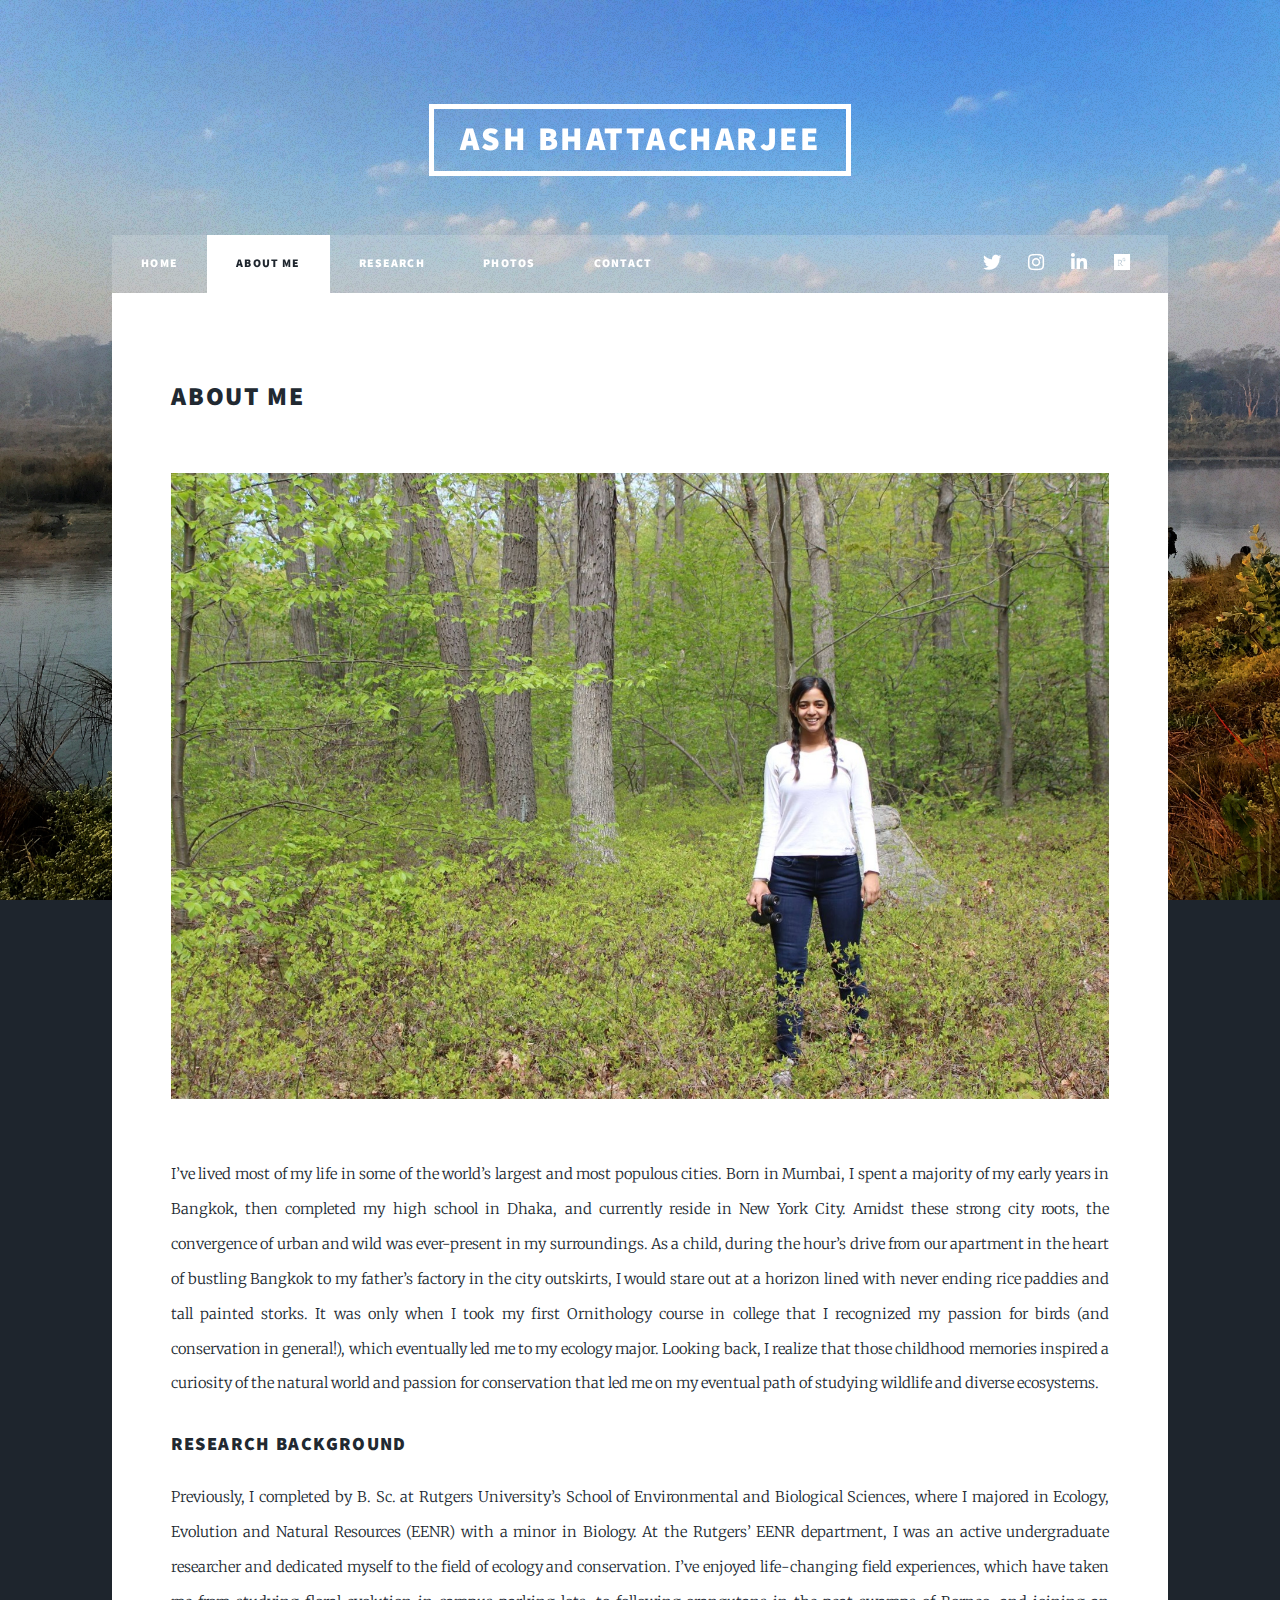
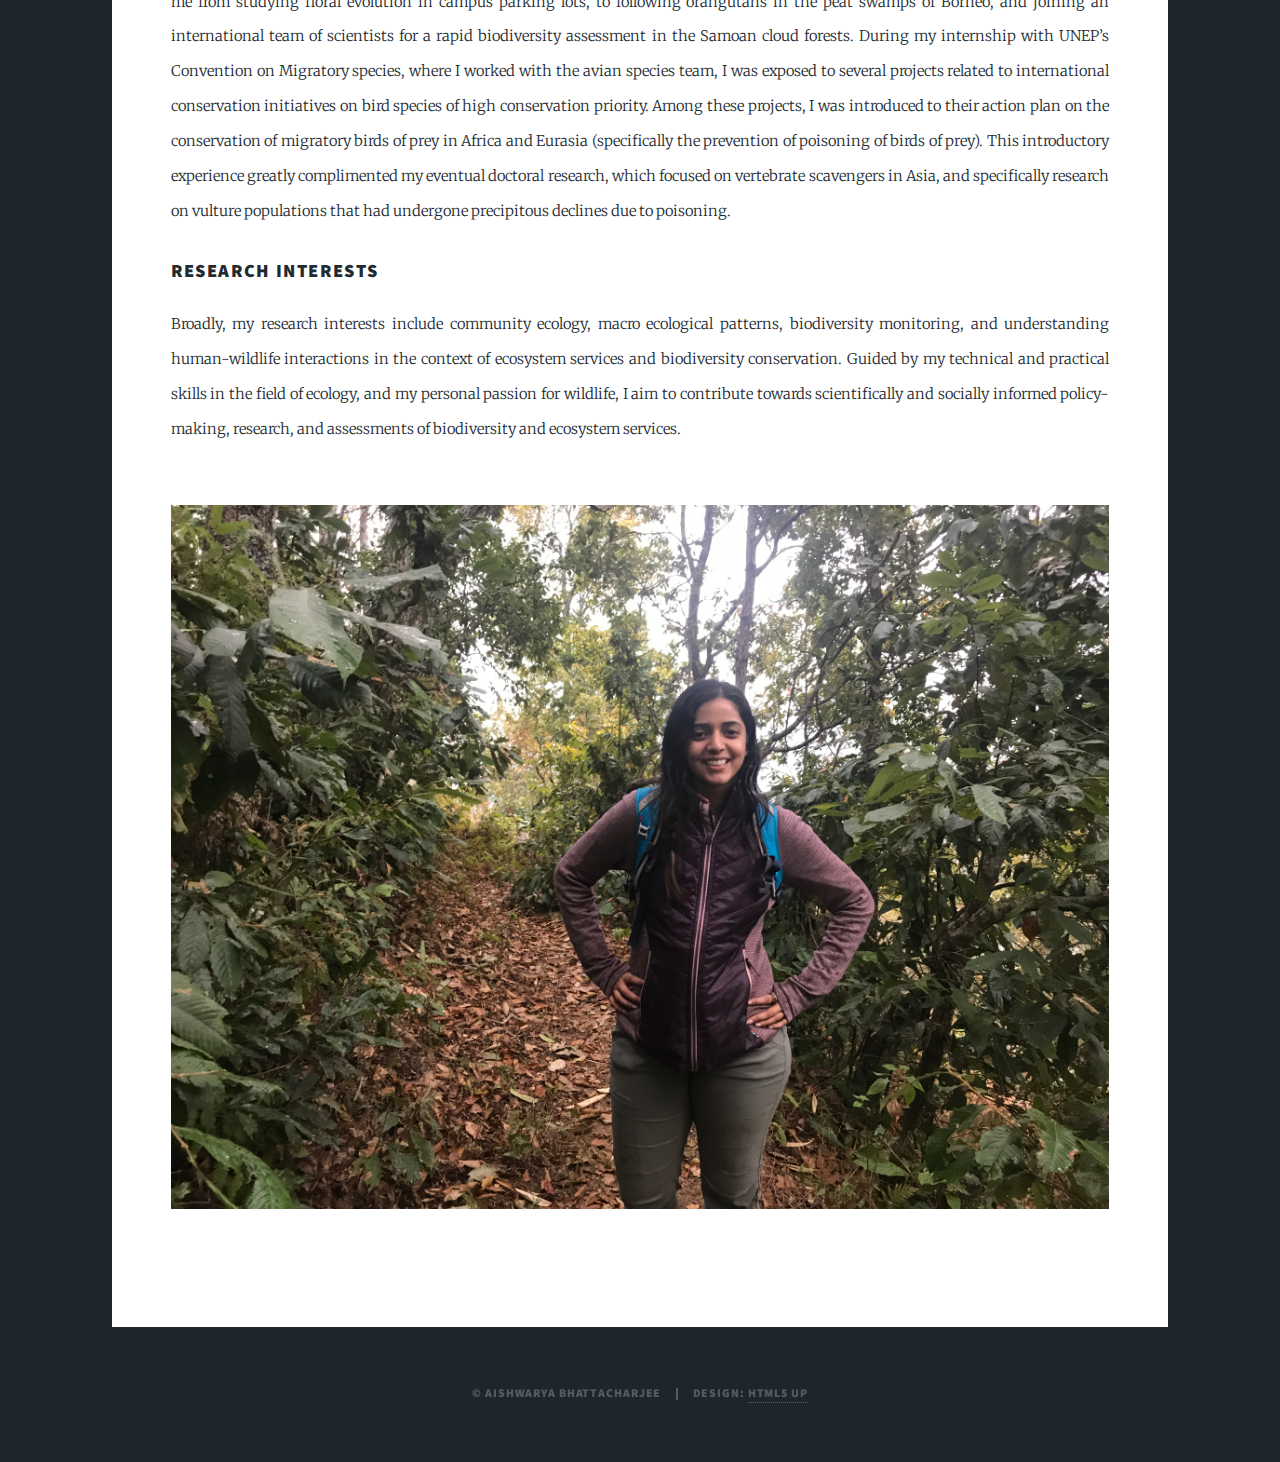
==== about.html @ a8bc54a3 "removed lightbox from about, photos; trying it instead in sandbox.html" ====
<!DOCTYPE HTML>
<!--
	Massively by HTML5 UP
	html5up.net | @ajlkn
	Free for personal and commercial use under the CCA 3.0 license (html5up.net/license)
-->
<html>
	<head>
		<title>Aishwarya Bhattacharjee - About Me</title>
		<meta charset="utf-8" />
		<meta name="viewport" content="width=device-width, initial-scale=1, user-scalable=no" />
		<link rel="stylesheet" href="assets/css/main.css" />
		<noscript><link rel="stylesheet" href="assets/css/noscript.css" /></noscript>
	</head>
	<body class="is-preload">

		<!-- Wrapper -->
			<div id="wrapper">

				<!-- Header -->
					<header id="header">
						<a href="index.html" class="logo">Ash Bhattacharjee</a>
					</header>

				<!-- Nav -->
					<nav id="nav">
						<ul class="links">
							<li><a href="index.html">Home</a></li>
							<li class="active"><a href="about.html">About Me</a></li>
							<li><a href="research.html">Research</a></li>
							<li><a href="photos.html">Photos</a></li>
							<li><a href="contact.html">Contact</a></li>
						</ul>
						<ul class="icons">
							<li><a href="https://twitter.com/_ashjee" class="icon brands fa-twitter"><span class="label">Twitter</span></a></li>
                                                        <li><a href="https://www.instagram.com/_ashjee/" class="icon brands fa-instagram"><span class="label">Instagram</span></a></li>
						        <li><a href="https://www.linkedin.com/in/ashbhattacharjee/" class="icon brands fa-linkedin-in"><span class="label">LinkedIn</span></a></li>
                                                        <li><a href="https://www.researchgate.net/profile/Aishwarya_Bhattacharjee" class="icon brands fa-researchgate"><span class="label">Research Gate</span></a></li>
						</ul>
					</nav>

				<!-- Main -->
					<div id="main">

						<!-- Post -->
							<section class="post">	
								<h2>About me</h2>
								<div class="image main"><img src="images/ash-brf.jpg" alt="ash bhattacharjee ecology forest" /></div>
								<p>I’ve lived most of my life in some of the world’s largest and most populous cities. Born
								  in Mumbai, I spent a majority of my early years in Bangkok, then completed my high
								  school in Dhaka, and currently reside in New York City. Amidst these strong city roots,
								  the convergence of urban and wild was ever-present in my surroundings. As a child,
								  during the hour’s drive from our apartment in the heart of bustling Bangkok to my
								  father’s factory in the city outskirts, I would stare out at a horizon lined with never
								  ending rice paddies and tall painted storks. It was only when I took my first Ornithology
								  course in college that I recognized my passion for birds (and conservation in general!),
								  which eventually led me to my ecology major. Looking back, I realize that those
								  childhood memories inspired a curiosity of the natural world and passion for conservation
								  that led me on my eventual path of studying wildlife and diverse ecosystems.
								</p>
								<h3>Research Background</h3>
								<p>Previously, I completed by B. Sc. at Rutgers University’s School of Environmental and
								Biological Sciences, where I majored in Ecology, Evolution and Natural Resources
								(EENR) with a minor in Biology. At the Rutgers’ EENR department, I was an active
								undergraduate researcher and dedicated myself to the field of ecology and conservation.
								I’ve enjoyed life-changing field experiences, which have taken me from studying floral
								evolution in campus parking lots, to following orangutans in the peat swamps of Borneo,
								and joining an international team of scientists for a rapid biodiversity assessment in the
								Samoan cloud forests. During my internship with UNEP’s Convention on Migratory
								species, where I worked with the avian species team, I was exposed to several projects
								related to international conservation initiatives on bird species of high conservation
								priority. Among these projects, I was introduced to their action plan on the conservation
								of migratory birds of prey in Africa and Eurasia (specifically the prevention of poisoning
								of birds of prey). This introductory experience greatly complimented my eventual
								doctoral research, which focused on vertebrate scavengers in Asia, and specifically
								research on vulture populations that had undergone precipitous declines due to poisoning.
								</p>
								<h3>Research Interests</h3>
								<p>Broadly, my research interests include community ecology, macro ecological patterns,
								  biodiversity monitoring, and understanding human-wildlife interactions in the context of
								  ecosystem services and biodiversity conservation. Guided by my technical and practical
								  skills in the field of ecology, and my personal passion for wildlife, I aim to contribute
								  towards scientifically and socially informed policy-making, research, and assessments of
								  biodiversity and ecosystem services.
								</p>
								<div class="image main"><img src="images/ash-1.JPG" alt="ash bhattacharjee" /></div>
							</section>

					</div>

				<!-- Copyright -->
					<div id="copyright">
						<ul><li>&copy; Aishwarya Bhattacharjee</li><li>Design: <a href="https://html5up.net">HTML5 UP</a></li></ul>
					</div>

			</div>

		<!-- Scripts -->
			<script src="assets/js/jquery.min.js"></script>
			<script src="assets/js/jquery.scrollex.min.js"></script>
			<script src="assets/js/jquery.scrolly.min.js"></script>
			<script src="assets/js/browser.min.js"></script>
			<script src="assets/js/breakpoints.min.js"></script>
			<script src="assets/js/util.js"></script>
			<script src="assets/js/main.js"></script>
	</body>
</html>
---- assets/css/main.css ----
@import url(fontawesome-all.min.css);
@import url("https://fonts.googleapis.com/css?family=Merriweather:300,700,300italic,700italic|Source+Sans+Pro:900");

/*
	Massively by HTML5 UP
	html5up.net | @ajlkn
	Free for personal and commercial use under the CCA 3.0 license (html5up.net/license)
*/

html, body, div, span, applet, object,
iframe, h1, h2, h3, h4, h5, h6, p, blockquote,
pre, a, abbr, acronym, address, big, cite,
code, del, dfn, em, img, ins, kbd, q, s, samp,
small, strike, strong, sub, sup, tt, var, b,
u, i, center, dl, dt, dd, ol, ul, li, fieldset,
form, label, legend, table, caption, tbody,
tfoot, thead, tr, th, td, article, aside,
canvas, details, embed, figure, figcaption,
footer, header, hgroup, menu, nav, output, ruby,
section, summary, time, mark, audio, video {
	margin: 0;
	padding: 0;
	border: 0;
	font-size: 100%;
	font: inherit;
	vertical-align: baseline;}

article, aside, details, figcaption, figure,
footer, header, hgroup, menu, nav, section {
	display: block;}

body {
	line-height: 1;
}

ol, ul {
	list-style: none;
}

blockquote, q {
	quotes: none;
}

	blockquote:before, blockquote:after, q:before, q:after {
		content: '';
		content: none;
	}

table {
	border-collapse: collapse;
	border-spacing: 0;
}

body {
	-webkit-text-size-adjust: none;
}

mark {
	background-color: transparent;
	color: inherit;
}

input::-moz-focus-inner {
	border: 0;
	padding: 0;
}

input, select, textarea {
	-moz-appearance: none;
	-webkit-appearance: none;
	-ms-appearance: none;
	appearance: none;
}

/* Basic */

	@-ms-viewport {
		width: device-width;
	}

	body {
		-ms-overflow-style: scrollbar;
	}

	@media screen and (max-width: 480px) {

		html, body {
			min-width: 320px;
		}

	}

	html {
		box-sizing: border-box;
	}

	*, *:before, *:after {
		box-sizing: inherit;
	}

	body {
		background-color: #1e252d;
	}

		body.is-preload *, body.is-preload *:before, body.is-preload *:after {
			-moz-animation: none !important;
			-webkit-animation: none !important;
			-ms-animation: none !important;
			animation: none !important;
			-moz-transition: none !important;
			-webkit-transition: none !important;
			-ms-transition: none !important;
			transition: none !important;
		}

/* Type */

	html {
		font-size: 16pt;
	}

		@media screen and (max-width: 1680px) {

			html {
				font-size: 12pt;
			}

		}

		@media screen and (max-width: 1280px) {

			html {
				font-size: 11pt;
			}

		}

		@media screen and (max-width: 360px) {

			html {
				font-size: 10pt;
			}

		}

	body {
		color: #212931;
	}

	body, input, select, textarea {
		font-family: "Merriweather", Georgia, serif;
		font-weight: 300;
		font-size: 1rem;
		line-height: 2.375;
	}

	a {
		-moz-transition: color 0.2s ease-in-out, background-color 0.2s ease-in-out, border-color 0.2s ease-in-out, box-shadow 0.2s ease-in-out;
		-webkit-transition: color 0.2s ease-in-out, background-color 0.2s ease-in-out, border-color 0.2s ease-in-out, box-shadow 0.2s ease-in-out;
		-ms-transition: color 0.2s ease-in-out, background-color 0.2s ease-in-out, border-color 0.2s ease-in-out, box-shadow 0.2s ease-in-out;
		transition: color 0.2s ease-in-out, background-color 0.2s ease-in-out, border-color 0.2s ease-in-out, box-shadow 0.2s ease-in-out;
		border-bottom: dotted 1px;
		text-decoration: none;
	}

		a:hover {
			border-bottom-color: transparent;
		}

	strong, b {
		font-weight: 600;
	}

	em, i {
		font-style: italic;
	}

	p {
		text-align: justify;
		margin: 0 0 2rem 0;
	}

	h1, h2, h3, h4, h5, h6 {
		font-family: "Source Sans Pro", Helvetica, sans-serif;
		font-weight: 900;
		line-height: 1.5;
		letter-spacing: 0.075em;
		text-transform: uppercase;
		margin: 0 0 1rem 0;
	}

		h1 a, h2 a, h3 a, h4 a, h5 a, h6 a {
			border-bottom: 0;
			color: inherit;
			text-decoration: none;
		}

	h1 {
		font-size: 4rem;
		line-height: 1.1;
		margin: 0 0 2rem 0;
	}

	h2 {
		font-size: 1.75rem;
		line-height: 1.3;
		margin: 0 0 1.5rem 0;
	}

	h3 {
		font-size: 1.25rem;
		margin: 0 0 1.5rem 0;
	}

	h4 {
		font-size: 1rem;
	}

	h5 {
		font-size: 0.9rem;
	}

	h6 {
		font-size: 0.8rem;
	}

	sub {
		font-size: 0.8rem;
		position: relative;
		top: 0.5rem;
	}

	sup {
		font-size: 0.8rem;
		position: relative;
		top: -0.5rem;
	}

	blockquote {
		border-left: solid 4px;
		font-style: italic;
		margin: 0 0 2rem 0;
		padding: 0.5rem 0 0.5rem 2rem;
	}

	code {
		border: solid 2px;
		font-family: "Courier New", monospace;
		font-size: 0.9rem;
		margin: 0 0.25rem;
		padding: 0.25rem 0.65rem;
	}

	pre {
		-webkit-overflow-scrolling: touch;
		font-family: "Courier New", monospace;
		font-size: 0.9rem;
		margin: 0 0 2rem 0;
	}

		pre code {
			display: block;
			line-height: 1.75;
			padding: 1rem 1.5rem;
			overflow-x: auto;
		}

	hr {
		border: 0;
		border-bottom: solid 2px;
		margin: 3rem 0;
	}

		hr.major {
			margin: 5rem 0;
		}

	.align-left {
		text-align: left;
	}

	.align-center {
		text-align: center;
	}

	.align-right {
		text-align: right;
	}

	input, select, textarea {
		color: #212931;
	}

	a {
		color: #212931;
		border-bottom-color: rgba(33, 41, 49, 0.5);
	}

		a:hover {
			border-bottom-color: transparent;
			color: #18bfef !important;
		}

	strong, b {
		color: #212931;
	}

	h1, h2, h3, h4, h5, h6 {
		color: #212931;
	}

	blockquote {
		border-left-color: #eeeeee;
	}

	code {
		background: rgba(220, 220, 220, 0.25);
		border-color: #eeeeee;
	}

	hr {
		border-bottom-color: #eeeeee;
	}

/* Row */

	.row {
		display: flex;
		flex-wrap: wrap;
		box-sizing: border-box;
		align-items: stretch;
	}

		.row > * {
			box-sizing: border-box;
		}

		.row.gtr-uniform > * > :last-child {
			margin-bottom: 0;
		}

		.row.aln-left {
			justify-content: flex-start;
		}

		.row.aln-center {
			justify-content: center;
		}

		.row.aln-right {
			justify-content: flex-end;
		}

		.row.aln-top {
			align-items: flex-start;
		}

		.row.aln-middle {
			align-items: center;
		}

		.row.aln-bottom {
			align-items: flex-end;
		}

		.row > .imp {
			order: -1;
		}

		.row > .col-1 {
			width: 8.33333%;
		}

		.row > .off-1 {
			margin-left: 8.33333%;
		}

		.row > .col-2 {
			width: 16.66667%;
		}

		.row > .off-2 {
			margin-left: 16.66667%;
		}

		.row > .col-3 {
			width: 25%;
		}

		.row > .off-3 {
			margin-left: 25%;
		}

		.row > .col-4 {
			width: 33.33333%;
		}

		.row > .off-4 {
			margin-left: 33.33333%;
		}

		.row > .col-5 {
			width: 41.66667%;
		}

		.row > .off-5 {
			margin-left: 41.66667%;
		}

		.row > .col-6 {
			width: 50%;
		}

		.row > .off-6 {
			margin-left: 50%;
		}

		.row > .col-7 {
			width: 58.33333%;
		}

		.row > .off-7 {
			margin-left: 58.33333%;
		}

		.row > .col-8 {
			width: 66.66667%;
		}

		.row > .off-8 {
			margin-left: 66.66667%;
		}

		.row > .col-9 {
			width: 75%;
		}

		.row > .off-9 {
			margin-left: 75%;
		}

		.row > .col-10 {
			width: 83.33333%;
		}

		.row > .off-10 {
			margin-left: 83.33333%;
		}

		.row > .col-11 {
			width: 91.66667%;
		}

		.row > .off-11 {
			margin-left: 91.66667%;
		}

		.row > .col-12 {
			width: 100%;
		}

		.row > .off-12 {
			margin-left: 100%;
		}

		.row.gtr-0 {
			margin-top: 0;
			margin-left: 0rem;
		}

			.row.gtr-0 > * {
				padding: 0 0 0 0rem;
			}

			.row.gtr-0.gtr-uniform {
				margin-top: 0rem;
			}

				.row.gtr-0.gtr-uniform > * {
					padding-top: 0rem;
				}

		.row.gtr-25 {
			margin-top: 0;
			margin-left: -0.375rem;
		}

			.row.gtr-25 > * {
				padding: 0 0 0 0.375rem;
			}

			.row.gtr-25.gtr-uniform {
				margin-top: -0.375rem;
			}

				.row.gtr-25.gtr-uniform > * {
					padding-top: 0.375rem;
				}

		.row.gtr-50 {
			margin-top: 0;
			margin-left: -0.75rem;
		}

			.row.gtr-50 > * {
				padding: 0 0 0 0.75rem;
			}

			.row.gtr-50.gtr-uniform {
				margin-top: -0.75rem;
			}

				.row.gtr-50.gtr-uniform > * {
					padding-top: 0.75rem;
				}

		.row {
			margin-top: 0;
			margin-left: -1.5rem;
		}

			.row > * {
				padding: 0 0 0 1.5rem;
			}

			.row.gtr-uniform {
				margin-top: -1.5rem;
			}

				.row.gtr-uniform > * {
					padding-top: 1.5rem;
				}

		.row.gtr-150 {
			margin-top: 0;
			margin-left: -2.25rem;
		}

			.row.gtr-150 > * {
				padding: 0 0 0 2.25rem;
			}

			.row.gtr-150.gtr-uniform {
				margin-top: -2.25rem;
			}

				.row.gtr-150.gtr-uniform > * {
					padding-top: 2.25rem;
				}

		.row.gtr-200 {
			margin-top: 0;
			margin-left: -3rem;
		}

			.row.gtr-200 > * {
				padding: 0 0 0 3rem;
			}

			.row.gtr-200.gtr-uniform {
				margin-top: -3rem;
			}

				.row.gtr-200.gtr-uniform > * {
					padding-top: 3rem;
				}

		@media screen and (max-width: 1680px) {

			.row {
				display: flex;
				flex-wrap: wrap;
				box-sizing: border-box;
				align-items: stretch;
			}

				.row > * {
					box-sizing: border-box;
				}

				.row.gtr-uniform > * > :last-child {
					margin-bottom: 0;
				}

				.row.aln-left {
					justify-content: flex-start;
				}

				.row.aln-center {
					justify-content: center;
				}

				.row.aln-right {
					justify-content: flex-end;
				}

				.row.aln-top {
					align-items: flex-start;
				}

				.row.aln-middle {
					align-items: center;
				}

				.row.aln-bottom {
					align-items: flex-end;
				}

				.row > .imp-xlarge {
					order: -1;
				}

				.row > .col-1-xlarge {
					width: 8.33333%;
				}

				.row > .off-1-xlarge {
					margin-left: 8.33333%;
				}

				.row > .col-2-xlarge {
					width: 16.66667%;
				}

				.row > .off-2-xlarge {
					margin-left: 16.66667%;
				}

				.row > .col-3-xlarge {
					width: 25%;
				}

				.row > .off-3-xlarge {
					margin-left: 25%;
				}

				.row > .col-4-xlarge {
					width: 33.33333%;
				}

				.row > .off-4-xlarge {
					margin-left: 33.33333%;
				}

				.row > .col-5-xlarge {
					width: 41.66667%;
				}

				.row > .off-5-xlarge {
					margin-left: 41.66667%;
				}

				.row > .col-6-xlarge {
					width: 50%;
				}

				.row > .off-6-xlarge {
					margin-left: 50%;
				}

				.row > .col-7-xlarge {
					width: 58.33333%;
				}

				.row > .off-7-xlarge {
					margin-left: 58.33333%;
				}

				.row > .col-8-xlarge {
					width: 66.66667%;
				}

				.row > .off-8-xlarge {
					margin-left: 66.66667%;
				}

				.row > .col-9-xlarge {
					width: 75%;
				}

				.row > .off-9-xlarge {
					margin-left: 75%;
				}

				.row > .col-10-xlarge {
					width: 83.33333%;
				}

				.row > .off-10-xlarge {
					margin-left: 83.33333%;
				}

				.row > .col-11-xlarge {
					width: 91.66667%;
				}

				.row > .off-11-xlarge {
					margin-left: 91.66667%;
				}

				.row > .col-12-xlarge {
					width: 100%;
				}

				.row > .off-12-xlarge {
					margin-left: 100%;
				}

				.row.gtr-0 {
					margin-top: 0;
					margin-left: 0rem;
				}

					.row.gtr-0 > * {
						padding: 0 0 0 0rem;
					}

					.row.gtr-0.gtr-uniform {
						margin-top: 0rem;
					}

						.row.gtr-0.gtr-uniform > * {
							padding-top: 0rem;
						}

				.row.gtr-25 {
					margin-top: 0;
					margin-left: -0.375rem;
				}

					.row.gtr-25 > * {
						padding: 0 0 0 0.375rem;
					}

					.row.gtr-25.gtr-uniform {
						margin-top: -0.375rem;
					}

						.row.gtr-25.gtr-uniform > * {
							padding-top: 0.375rem;
						}

				.row.gtr-50 {
					margin-top: 0;
					margin-left: -0.75rem;
				}

					.row.gtr-50 > * {
						padding: 0 0 0 0.75rem;
					}

					.row.gtr-50.gtr-uniform {
						margin-top: -0.75rem;
					}

						.row.gtr-50.gtr-uniform > * {
							padding-top: 0.75rem;
						}

				.row {
					margin-top: 0;
					margin-left: -1.5rem;
				}

					.row > * {
						padding: 0 0 0 1.5rem;
					}

					.row.gtr-uniform {
						margin-top: -1.5rem;
					}

						.row.gtr-uniform > * {
							padding-top: 1.5rem;
						}

				.row.gtr-150 {
					margin-top: 0;
					margin-left: -2.25rem;
				}

					.row.gtr-150 > * {
						padding: 0 0 0 2.25rem;
					}

					.row.gtr-150.gtr-uniform {
						margin-top: -2.25rem;
					}

						.row.gtr-150.gtr-uniform > * {
							padding-top: 2.25rem;
						}

				.row.gtr-200 {
					margin-top: 0;
					margin-left: -3rem;
				}

					.row.gtr-200 > * {
						padding: 0 0 0 3rem;
					}

					.row.gtr-200.gtr-uniform {
						margin-top: -3rem;
					}

						.row.gtr-200.gtr-uniform > * {
							padding-top: 3rem;
						}

		}

		@media screen and (max-width: 1280px) {

			.row {
				display: flex;
				flex-wrap: wrap;
				box-sizing: border-box;
				align-items: stretch;
			}

				.row > * {
					box-sizing: border-box;
				}

				.row.gtr-uniform > * > :last-child {
					margin-bottom: 0;
				}

				.row.aln-left {
					justify-content: flex-start;
				}

				.row.aln-center {
					justify-content: center;
				}

				.row.aln-right {
					justify-content: flex-end;
				}

				.row.aln-top {
					align-items: flex-start;
				}

				.row.aln-middle {
					align-items: center;
				}

				.row.aln-bottom {
					align-items: flex-end;
				}

				.row > .imp-large {
					order: -1;
				}

				.row > .col-1-large {
					width: 8.33333%;
				}

				.row > .off-1-large {
					margin-left: 8.33333%;
				}

				.row > .col-2-large {
					width: 16.66667%;
				}

				.row > .off-2-large {
					margin-left: 16.66667%;
				}

				.row > .col-3-large {
					width: 25%;
				}

				.row > .off-3-large {
					margin-left: 25%;
				}

				.row > .col-4-large {
					width: 33.33333%;
				}

				.row > .off-4-large {
					margin-left: 33.33333%;
				}

				.row > .col-5-large {
					width: 41.66667%;
				}

				.row > .off-5-large {
					margin-left: 41.66667%;
				}

				.row > .col-6-large {
					width: 50%;
				}

				.row > .off-6-large {
					margin-left: 50%;
				}

				.row > .col-7-large {
					width: 58.33333%;
				}

				.row > .off-7-large {
					margin-left: 58.33333%;
				}

				.row > .col-8-large {
					width: 66.66667%;
				}

				.row > .off-8-large {
					margin-left: 66.66667%;
				}

				.row > .col-9-large {
					width: 75%;
				}

				.row > .off-9-large {
					margin-left: 75%;
				}

				.row > .col-10-large {
					width: 83.33333%;
				}

				.row > .off-10-large {
					margin-left: 83.33333%;
				}

				.row > .col-11-large {
					width: 91.66667%;
				}

				.row > .off-11-large {
					margin-left: 91.66667%;
				}

				.row > .col-12-large {
					width: 100%;
				}

				.row > .off-12-large {
					margin-left: 100%;
				}

				.row.gtr-0 {
					margin-top: 0;
					margin-left: 0rem;
				}

					.row.gtr-0 > * {
						padding: 0 0 0 0rem;
					}

					.row.gtr-0.gtr-uniform {
						margin-top: 0rem;
					}

						.row.gtr-0.gtr-uniform > * {
							padding-top: 0rem;
						}

				.row.gtr-25 {
					margin-top: 0;
					margin-left: -0.375rem;
				}

					.row.gtr-25 > * {
						padding: 0 0 0 0.375rem;
					}

					.row.gtr-25.gtr-uniform {
						margin-top: -0.375rem;
					}

						.row.gtr-25.gtr-uniform > * {
							padding-top: 0.375rem;
						}

				.row.gtr-50 {
					margin-top: 0;
					margin-left: -0.75rem;
				}

					.row.gtr-50 > * {
						padding: 0 0 0 0.75rem;
					}

					.row.gtr-50.gtr-uniform {
						margin-top: -0.75rem;
					}

						.row.gtr-50.gtr-uniform > * {
							padding-top: 0.75rem;
						}

				.row {
					margin-top: 0;
					margin-left: -1.5rem;
				}

					.row > * {
						padding: 0 0 0 1.5rem;
					}

					.row.gtr-uniform {
						margin-top: -1.5rem;
					}

						.row.gtr-uniform > * {
							padding-top: 1.5rem;
						}

				.row.gtr-150 {
					margin-top: 0;
					margin-left: -2.25rem;
				}

					.row.gtr-150 > * {
						padding: 0 0 0 2.25rem;
					}

					.row.gtr-150.gtr-uniform {
						margin-top: -2.25rem;
					}

						.row.gtr-150.gtr-uniform > * {
							padding-top: 2.25rem;
						}

				.row.gtr-200 {
					margin-top: 0;
					margin-left: -3rem;
				}

					.row.gtr-200 > * {
						padding: 0 0 0 3rem;
					}

					.row.gtr-200.gtr-uniform {
						margin-top: -3rem;
					}

						.row.gtr-200.gtr-uniform > * {
							padding-top: 3rem;
						}

		}

		@media screen and (max-width: 980px) {

			.row {
				display: flex;
				flex-wrap: wrap;
				box-sizing: border-box;
				align-items: stretch;
			}

				.row > * {
					box-sizing: border-box;
				}

				.row.gtr-uniform > * > :last-child {
					margin-bottom: 0;
				}

				.row.aln-left {
					justify-content: flex-start;
				}

				.row.aln-center {
					justify-content: center;
				}

				.row.aln-right {
					justify-content: flex-end;
				}

				.row.aln-top {
					align-items: flex-start;
				}

				.row.aln-middle {
					align-items: center;
				}

				.row.aln-bottom {
					align-items: flex-end;
				}

				.row > .imp-medium {
					order: -1;
				}

				.row > .col-1-medium {
					width: 8.33333%;
				}

				.row > .off-1-medium {
					margin-left: 8.33333%;
				}

				.row > .col-2-medium {
					width: 16.66667%;
				}

				.row > .off-2-medium {
					margin-left: 16.66667%;
				}

				.row > .col-3-medium {
					width: 25%;
				}

				.row > .off-3-medium {
					margin-left: 25%;
				}

				.row > .col-4-medium {
					width: 33.33333%;
				}

				.row > .off-4-medium {
					margin-left: 33.33333%;
				}

				.row > .col-5-medium {
					width: 41.66667%;
				}

				.row > .off-5-medium {
					margin-left: 41.66667%;
				}

				.row > .col-6-medium {
					width: 50%;
				}

				.row > .off-6-medium {
					margin-left: 50%;
				}

				.row > .col-7-medium {
					width: 58.33333%;
				}

				.row > .off-7-medium {
					margin-left: 58.33333%;
				}

				.row > .col-8-medium {
					width: 66.66667%;
				}

				.row > .off-8-medium {
					margin-left: 66.66667%;
				}

				.row > .col-9-medium {
					width: 75%;
				}

				.row > .off-9-medium {
					margin-left: 75%;
				}

				.row > .col-10-medium {
					width: 83.33333%;
				}

				.row > .off-10-medium {
					margin-left: 83.33333%;
				}

				.row > .col-11-medium {
					width: 91.66667%;
				}

				.row > .off-11-medium {
					margin-left: 91.66667%;
				}

				.row > .col-12-medium {
					width: 100%;
				}

				.row > .off-12-medium {
					margin-left: 100%;
				}

				.row.gtr-0 {
					margin-top: 0;
					margin-left: 0rem;
				}

					.row.gtr-0 > * {
						padding: 0 0 0 0rem;
					}

					.row.gtr-0.gtr-uniform {
						margin-top: 0rem;
					}

						.row.gtr-0.gtr-uniform > * {
							padding-top: 0rem;
						}

				.row.gtr-25 {
					margin-top: 0;
					margin-left: -0.375rem;
				}

					.row.gtr-25 > * {
						padding: 0 0 0 0.375rem;
					}

					.row.gtr-25.gtr-uniform {
						margin-top: -0.375rem;
					}

						.row.gtr-25.gtr-uniform > * {
							padding-top: 0.375rem;
						}

				.row.gtr-50 {
					margin-top: 0;
					margin-left: -0.75rem;
				}

					.row.gtr-50 > * {
						padding: 0 0 0 0.75rem;
					}

					.row.gtr-50.gtr-uniform {
						margin-top: -0.75rem;
					}

						.row.gtr-50.gtr-uniform > * {
							padding-top: 0.75rem;
						}

				.row {
					margin-top: 0;
					margin-left: -1.5rem;
				}

					.row > * {
						padding: 0 0 0 1.5rem;
					}

					.row.gtr-uniform {
						margin-top: -1.5rem;
					}

						.row.gtr-uniform > * {
							padding-top: 1.5rem;
						}

				.row.gtr-150 {
					margin-top: 0;
					margin-left: -2.25rem;
				}

					.row.gtr-150 > * {
						padding: 0 0 0 2.25rem;
					}

					.row.gtr-150.gtr-uniform {
						margin-top: -2.25rem;
					}

						.row.gtr-150.gtr-uniform > * {
							padding-top: 2.25rem;
						}

				.row.gtr-200 {
					margin-top: 0;
					margin-left: -3rem;
				}

					.row.gtr-200 > * {
						padding: 0 0 0 3rem;
					}

					.row.gtr-200.gtr-uniform {
						margin-top: -3rem;
					}

						.row.gtr-200.gtr-uniform > * {
							padding-top: 3rem;
						}

		}

		@media screen and (max-width: 736px) {

			.row {
				display: flex;
				flex-wrap: wrap;
				box-sizing: border-box;
				align-items: stretch;
			}

				.row > * {
					box-sizing: border-box;
				}

				.row.gtr-uniform > * > :last-child {
					margin-bottom: 0;
				}

				.row.aln-left {
					justify-content: flex-start;
				}

				.row.aln-center {
					justify-content: center;
				}

				.row.aln-right {
					justify-content: flex-end;
				}

				.row.aln-top {
					align-items: flex-start;
				}

				.row.aln-middle {
					align-items: center;
				}

				.row.aln-bottom {
					align-items: flex-end;
				}

				.row > .imp-small {
					order: -1;
				}

				.row > .col-1-small {
					width: 8.33333%;
				}

				.row > .off-1-small {
					margin-left: 8.33333%;
				}

				.row > .col-2-small {
					width: 16.66667%;
				}

				.row > .off-2-small {
					margin-left: 16.66667%;
				}

				.row > .col-3-small {
					width: 25%;
				}

				.row > .off-3-small {
					margin-left: 25%;
				}

				.row > .col-4-small {
					width: 33.33333%;
				}

				.row > .off-4-small {
					margin-left: 33.33333%;
				}

				.row > .col-5-small {
					width: 41.66667%;
				}

				.row > .off-5-small {
					margin-left: 41.66667%;
				}

				.row > .col-6-small {
					width: 50%;
				}

				.row > .off-6-small {
					margin-left: 50%;
				}

				.row > .col-7-small {
					width: 58.33333%;
				}

				.row > .off-7-small {
					margin-left: 58.33333%;
				}

				.row > .col-8-small {
					width: 66.66667%;
				}

				.row > .off-8-small {
					margin-left: 66.66667%;
				}

				.row > .col-9-small {
					width: 75%;
				}

				.row > .off-9-small {
					margin-left: 75%;
				}

				.row > .col-10-small {
					width: 83.33333%;
				}

				.row > .off-10-small {
					margin-left: 83.33333%;
				}

				.row > .col-11-small {
					width: 91.66667%;
				}

				.row > .off-11-small {
					margin-left: 91.66667%;
				}

				.row > .col-12-small {
					width: 100%;
				}

				.row > .off-12-small {
					margin-left: 100%;
				}

				.row.gtr-0 {
					margin-top: 0;
					margin-left: 0rem;
				}

					.row.gtr-0 > * {
						padding: 0 0 0 0rem;
					}

					.row.gtr-0.gtr-uniform {
						margin-top: 0rem;
					}

						.row.gtr-0.gtr-uniform > * {
							padding-top: 0rem;
						}

				.row.gtr-25 {
					margin-top: 0;
					margin-left: -0.375rem;
				}

					.row.gtr-25 > * {
						padding: 0 0 0 0.375rem;
					}

					.row.gtr-25.gtr-uniform {
						margin-top: -0.375rem;
					}

						.row.gtr-25.gtr-uniform > * {
							padding-top: 0.375rem;
						}

				.row.gtr-50 {
					margin-top: 0;
					margin-left: -0.75rem;
				}

					.row.gtr-50 > * {
						padding: 0 0 0 0.75rem;
					}

					.row.gtr-50.gtr-uniform {
						margin-top: -0.75rem;
					}

						.row.gtr-50.gtr-uniform > * {
							padding-top: 0.75rem;
						}

				.row {
					margin-top: 0;
					margin-left: -1.5rem;
				}

					.row > * {
						padding: 0 0 0 1.5rem;
					}

					.row.gtr-uniform {
						margin-top: -1.5rem;
					}

						.row.gtr-uniform > * {
							padding-top: 1.5rem;
						}

				.row.gtr-150 {
					margin-top: 0;
					margin-left: -2.25rem;
				}

					.row.gtr-150 > * {
						padding: 0 0 0 2.25rem;
					}

					.row.gtr-150.gtr-uniform {
						margin-top: -2.25rem;
					}

						.row.gtr-150.gtr-uniform > * {
							padding-top: 2.25rem;
						}

				.row.gtr-200 {
					margin-top: 0;
					margin-left: -3rem;
				}

					.row.gtr-200 > * {
						padding: 0 0 0 3rem;
					}

					.row.gtr-200.gtr-uniform {
						margin-top: -3rem;
					}

						.row.gtr-200.gtr-uniform > * {
							padding-top: 3rem;
						}

		}

		@media screen and (max-width: 480px) {

			.row {
				display: flex;
				flex-wrap: wrap;
				box-sizing: border-box;
				align-items: stretch;
			}

				.row > * {
					box-sizing: border-box;
				}

				.row.gtr-uniform > * > :last-child {
					margin-bottom: 0;
				}

				.row.aln-left {
					justify-content: flex-start;
				}

				.row.aln-center {
					justify-content: center;
				}

				.row.aln-right {
					justify-content: flex-end;
				}

				.row.aln-top {
					align-items: flex-start;
				}

				.row.aln-middle {
					align-items: center;
				}

				.row.aln-bottom {
					align-items: flex-end;
				}

				.row > .imp-xsmall {
					order: -1;
				}

				.row > .col-1-xsmall {
					width: 8.33333%;
				}

				.row > .off-1-xsmall {
					margin-left: 8.33333%;
				}

				.row > .col-2-xsmall {
					width: 16.66667%;
				}

				.row > .off-2-xsmall {
					margin-left: 16.66667%;
				}

				.row > .col-3-xsmall {
					width: 25%;
				}

				.row > .off-3-xsmall {
					margin-left: 25%;
				}

				.row > .col-4-xsmall {
					width: 33.33333%;
				}

				.row > .off-4-xsmall {
					margin-left: 33.33333%;
				}

				.row > .col-5-xsmall {
					width: 41.66667%;
				}

				.row > .off-5-xsmall {
					margin-left: 41.66667%;
				}

				.row > .col-6-xsmall {
					width: 50%;
				}

				.row > .off-6-xsmall {
					margin-left: 50%;
				}

				.row > .col-7-xsmall {
					width: 58.33333%;
				}

				.row > .off-7-xsmall {
					margin-left: 58.33333%;
				}

				.row > .col-8-xsmall {
					width: 66.66667%;
				}

				.row > .off-8-xsmall {
					margin-left: 66.66667%;
				}

				.row > .col-9-xsmall {
					width: 75%;
				}

				.row > .off-9-xsmall {
					margin-left: 75%;
				}

				.row > .col-10-xsmall {
					width: 83.33333%;
				}

				.row > .off-10-xsmall {
					margin-left: 83.33333%;
				}

				.row > .col-11-xsmall {
					width: 91.66667%;
				}

				.row > .off-11-xsmall {
					margin-left: 91.66667%;
				}

				.row > .col-12-xsmall {
					width: 100%;
				}

				.row > .off-12-xsmall {
					margin-left: 100%;
				}

				.row.gtr-0 {
					margin-top: 0;
					margin-left: 0rem;
				}

					.row.gtr-0 > * {
						padding: 0 0 0 0rem;
					}

					.row.gtr-0.gtr-uniform {
						margin-top: 0rem;
					}

						.row.gtr-0.gtr-uniform > * {
							padding-top: 0rem;
						}

				.row.gtr-25 {
					margin-top: 0;
					margin-left: -0.375rem;
				}

					.row.gtr-25 > * {
						padding: 0 0 0 0.375rem;
					}

					.row.gtr-25.gtr-uniform {
						margin-top: -0.375rem;
					}

						.row.gtr-25.gtr-uniform > * {
							padding-top: 0.375rem;
						}

				.row.gtr-50 {
					margin-top: 0;
					margin-left: -0.75rem;
				}

					.row.gtr-50 > * {
						padding: 0 0 0 0.75rem;
					}

					.row.gtr-50.gtr-uniform {
						margin-top: -0.75rem;
					}

						.row.gtr-50.gtr-uniform > * {
							padding-top: 0.75rem;
						}

				.row {
					margin-top: 0;
					margin-left: -1.5rem;
				}

					.row > * {
						padding: 0 0 0 1.5rem;
					}

					.row.gtr-uniform {
						margin-top: -1.5rem;
					}

						.row.gtr-uniform > * {
							padding-top: 1.5rem;
						}

				.row.gtr-150 {
					margin-top: 0;
					margin-left: -2.25rem;
				}

					.row.gtr-150 > * {
						padding: 0 0 0 2.25rem;
					}

					.row.gtr-150.gtr-uniform {
						margin-top: -2.25rem;
					}

						.row.gtr-150.gtr-uniform > * {
							padding-top: 2.25rem;
						}

				.row.gtr-200 {
					margin-top: 0;
					margin-left: -3rem;
				}

					.row.gtr-200 > * {
						padding: 0 0 0 3rem;
					}

					.row.gtr-200.gtr-uniform {
						margin-top: -3rem;
					}

						.row.gtr-200.gtr-uniform > * {
							padding-top: 3rem;
						}

		}

		@media screen and (max-width: 360px) {

			.row {
				display: flex;
				flex-wrap: wrap;
				box-sizing: border-box;
				align-items: stretch;
			}

				.row > * {
					box-sizing: border-box;
				}

				.row.gtr-uniform > * > :last-child {
					margin-bottom: 0;
				}

				.row.aln-left {
					justify-content: flex-start;
				}

				.row.aln-center {
					justify-content: center;
				}

				.row.aln-right {
					justify-content: flex-end;
				}

				.row.aln-top {
					align-items: flex-start;
				}

				.row.aln-middle {
					align-items: center;
				}

				.row.aln-bottom {
					align-items: flex-end;
				}

				.row > .imp-xxsmall {
					order: -1;
				}

				.row > .col-1-xxsmall {
					width: 8.33333%;
				}

				.row > .off-1-xxsmall {
					margin-left: 8.33333%;
				}

				.row > .col-2-xxsmall {
					width: 16.66667%;
				}

				.row > .off-2-xxsmall {
					margin-left: 16.66667%;
				}

				.row > .col-3-xxsmall {
					width: 25%;
				}

				.row > .off-3-xxsmall {
					margin-left: 25%;
				}

				.row > .col-4-xxsmall {
					width: 33.33333%;
				}

				.row > .off-4-xxsmall {
					margin-left: 33.33333%;
				}

				.row > .col-5-xxsmall {
					width: 41.66667%;
				}

				.row > .off-5-xxsmall {
					margin-left: 41.66667%;
				}

				.row > .col-6-xxsmall {
					width: 50%;
				}

				.row > .off-6-xxsmall {
					margin-left: 50%;
				}

				.row > .col-7-xxsmall {
					width: 58.33333%;
				}

				.row > .off-7-xxsmall {
					margin-left: 58.33333%;
				}

				.row > .col-8-xxsmall {
					width: 66.66667%;
				}

				.row > .off-8-xxsmall {
					margin-left: 66.66667%;
				}

				.row > .col-9-xxsmall {
					width: 75%;
				}

				.row > .off-9-xxsmall {
					margin-left: 75%;
				}

				.row > .col-10-xxsmall {
					width: 83.33333%;
				}

				.row > .off-10-xxsmall {
					margin-left: 83.33333%;
				}

				.row > .col-11-xxsmall {
					width: 91.66667%;
				}

				.row > .off-11-xxsmall {
					margin-left: 91.66667%;
				}

				.row > .col-12-xxsmall {
					width: 100%;
				}

				.row > .off-12-xxsmall {
					margin-left: 100%;
				}

				.row.gtr-0 {
					margin-top: 0;
					margin-left: 0rem;
				}

					.row.gtr-0 > * {
						padding: 0 0 0 0rem;
					}

					.row.gtr-0.gtr-uniform {
						margin-top: 0rem;
					}

						.row.gtr-0.gtr-uniform > * {
							padding-top: 0rem;
						}

				.row.gtr-25 {
					margin-top: 0;
					margin-left: -0.375rem;
				}

					.row.gtr-25 > * {
						padding: 0 0 0 0.375rem;
					}

					.row.gtr-25.gtr-uniform {
						margin-top: -0.375rem;
					}

						.row.gtr-25.gtr-uniform > * {
							padding-top: 0.375rem;
						}

				.row.gtr-50 {
					margin-top: 0;
					margin-left: -0.75rem;
				}

					.row.gtr-50 > * {
						padding: 0 0 0 0.75rem;
					}

					.row.gtr-50.gtr-uniform {
						margin-top: -0.75rem;
					}

						.row.gtr-50.gtr-uniform > * {
							padding-top: 0.75rem;
						}

				.row {
					margin-top: 0;
					margin-left: -1.5rem;
				}

					.row > * {
						padding: 0 0 0 1.5rem;
					}

					.row.gtr-uniform {
						margin-top: -1.5rem;
					}

						.row.gtr-uniform > * {
							padding-top: 1.5rem;
						}

				.row.gtr-150 {
					margin-top: 0;
					margin-left: -2.25rem;
				}

					.row.gtr-150 > * {
						padding: 0 0 0 2.25rem;
					}

					.row.gtr-150.gtr-uniform {
						margin-top: -2.25rem;
					}

						.row.gtr-150.gtr-uniform > * {
							padding-top: 2.25rem;
						}

				.row.gtr-200 {
					margin-top: 0;
					margin-left: -3rem;
				}

					.row.gtr-200 > * {
						padding: 0 0 0 3rem;
					}

					.row.gtr-200.gtr-uniform {
						margin-top: -3rem;
					}

						.row.gtr-200.gtr-uniform > * {
							padding-top: 3rem;
						}

		}

/* Box */

	.box {
		border: solid 2px;
		margin-bottom: 2rem;
		padding: 1.5rem;
	}

		.box > :last-child,
		.box > :last-child > :last-child,
		.box > :last-child > :last-child > :last-child {
			margin-bottom: 0;
		}

		.box.alt {
			border: 0;
			border-radius: 0;
			padding: 0;
		}

	.box {
		border-color: #eeeeee;
	}

/* Button */

	input[type="submit"],
	input[type="reset"],
	input[type="button"],
	button,
	.button {
		-moz-appearance: none;
		-webkit-appearance: none;
		-ms-appearance: none;
		appearance: none;
		-moz-transition: background-color 0.2s ease-in-out, box-shadow 0.2s ease-in-out, color 0.2s ease-in-out;
		-webkit-transition: background-color 0.2s ease-in-out, box-shadow 0.2s ease-in-out, color 0.2s ease-in-out;
		-ms-transition: background-color 0.2s ease-in-out, box-shadow 0.2s ease-in-out, color 0.2s ease-in-out;
		transition: background-color 0.2s ease-in-out, box-shadow 0.2s ease-in-out, color 0.2s ease-in-out;
		border: 0;
		border-radius: 0;
		cursor: pointer;
		display: inline-block;
		font-family: "Source Sans Pro", Helvetica, sans-serif;
		font-size: 0.8rem;
		font-weight: 900;
		letter-spacing: 0.075em;
		height: 3rem;
		line-height: 3rem;
		padding: 0 2rem;
		text-align: center;
		text-decoration: none;
		text-transform: uppercase;
		white-space: nowrap;
	}

		input[type="submit"].icon:before,
		input[type="reset"].icon:before,
		input[type="button"].icon:before,
		button.icon:before,
		.button.icon:before {
			margin-right: 0.5rem;
		}

		input[type="submit"].icon.solo,
		input[type="reset"].icon.solo,
		input[type="button"].icon.solo,
		button.icon.solo,
		.button.icon.solo {
			position: relative;
			width: 4rem;
			height: 4rem;
			line-height: 4rem;
			border-radius: 4rem;
			text-indent: 4rem;
			overflow: hidden;
			padding: 0;
			white-space: nowrap;
		}

			input[type="submit"].icon.solo:before,
			input[type="reset"].icon.solo:before,
			input[type="button"].icon.solo:before,
			button.icon.solo:before,
			.button.icon.solo:before {
				position: absolute;
				display: block;
				top: 0;
				left: 0;
				width: inherit;
				height: inherit;
				line-height: inherit;
				font-size: 1.25rem;
				margin-right: 0;
				text-align: center;
				text-indent: 0;
			}

		input[type="submit"].fit,
		input[type="reset"].fit,
		input[type="button"].fit,
		button.fit,
		.button.fit {
			width: 100%;
		}

		input[type="submit"].small,
		input[type="reset"].small,
		input[type="button"].small,
		button.small,
		.button.small {
			font-size: 0.7rem;
			height: 2.5rem;
			line-height: 2.5rem;
			padding: 0 1.5rem;
		}

		input[type="submit"].large,
		input[type="reset"].large,
		input[type="button"].large,
		button.large,
		.button.large {
			font-size: 0.9rem;
			height: 3.5rem;
			line-height: 3.5rem;
			padding: 0 2.75rem;
		}

		@media screen and (max-width: 980px) {

			input[type="submit"],
			input[type="reset"],
			input[type="button"],
			button,
			.button {
				font-size: 0.9rem;
				height: 3.25rem;
				line-height: 3.25rem;
			}

				input[type="submit"].large,
				input[type="reset"].large,
				input[type="button"].large,
				button.large,
				.button.large {
					font-size: 1rem;
					height: 3.75rem;
					line-height: 3.75rem;
				}

		}

		input[type="submit"].disabled, input[type="submit"]:disabled,
		input[type="reset"].disabled,
		input[type="reset"]:disabled,
		input[type="button"].disabled,
		input[type="button"]:disabled,
		button.disabled,
		button:disabled,
		.button.disabled,
		.button:disabled {
			pointer-events: none;
			opacity: 0.25;
		}

	input[type="submit"],
	input[type="reset"],
	input[type="button"],
	button,
	.button {
		background-color: transparent;
		box-shadow: inset 0 0 0 2px #212931;
		color: #212931 !important;
	}

		input[type="submit"]:hover,
		input[type="reset"]:hover,
		input[type="button"]:hover,
		button:hover,
		.button:hover {
			box-shadow: inset 0 0 0 2px #18bfef;
			color: #18bfef !important;
		}

		input[type="submit"].primary,
		input[type="reset"].primary,
		input[type="button"].primary,
		button.primary,
		.button.primary {
			background-color: #212931;
			box-shadow: none;
			color: #ffffff !important;
		}

			input[type="submit"].primary:hover,
			input[type="reset"].primary:hover,
			input[type="button"].primary:hover,
			button.primary:hover,
			.button.primary:hover {
				background-color: #18bfef;
			}

/* Form */

	form {
		margin: 0 0 2rem 0;
	}

		form > :last-child {
			margin-bottom: 0;
		}

		form > .fields {
			display: -moz-flex;
			display: -webkit-flex;
			display: -ms-flex;
			display: flex;
			-moz-flex-wrap: wrap;
			-webkit-flex-wrap: wrap;
			-ms-flex-wrap: wrap;
			flex-wrap: wrap;
			width: calc(100% + 3rem);
			margin: -1.5rem 0 2rem -1.5rem;
		}

			form > .fields > .field {
				-moz-flex-grow: 0;
				-webkit-flex-grow: 0;
				-ms-flex-grow: 0;
				flex-grow: 0;
				-moz-flex-shrink: 0;
				-webkit-flex-shrink: 0;
				-ms-flex-shrink: 0;
				flex-shrink: 0;
				padding: 1.5rem 0 0 1.5rem;
				width: calc(100% - 1.5rem);
			}

				form > .fields > .field.half {
					width: calc(50% - 0.75rem);
				}

				form > .fields > .field.third {
					width: calc(100%/3 - 0.5rem);
				}

				form > .fields > .field.quarter {
					width: calc(25% - 0.375rem);
				}

		@media screen and (max-width: 480px) {

			form > .fields {
				width: calc(100% + 3rem);
				margin: -1.5rem 0 2rem -1.5rem;
			}

				form > .fields > .field {
					padding: 1.5rem 0 0 1.5rem;
					width: calc(100% - 1.5rem);
				}

					form > .fields > .field.half {
						width: calc(100% - 1.5rem);
					}

					form > .fields > .field.third {
						width: calc(100% - 1.5rem);
					}

					form > .fields > .field.quarter {
						width: calc(100% - 1.5rem);
					}

		}

	label {
		display: block;
		font-family: "Source Sans Pro", Helvetica, sans-serif;
		font-weight: 900;
		line-height: 1.5;
		letter-spacing: 0.075em;
		font-size: 0.8rem;
		text-transform: uppercase;
		margin: 0 0 0.75rem 0;
	}

		@media screen and (max-width: 980px) {

			label {
				font-size: 0.9rem;
			}

		}

	input[type="text"],
	input[type="password"],
	input[type="email"],
	select,
	textarea {
		-moz-appearance: none;
		-webkit-appearance: none;
		-ms-appearance: none;
		appearance: none;
		background: transparent;
		border-radius: 0;
		border: solid 2px;
		color: inherit;
		display: block;
		outline: 0;
		padding: 0 1rem;
		text-decoration: none;
		width: 100%;
	}

		input[type="text"]:invalid,
		input[type="password"]:invalid,
		input[type="email"]:invalid,
		select:invalid,
		textarea:invalid {
			box-shadow: none;
		}

	select {
		background-size: 1.25rem;
		background-repeat: no-repeat;
		background-position: calc(100% - 1rem) center;
		height: 3rem;
		padding-right: 3rem;
		text-overflow: ellipsis;
	}

		select:focus::-ms-value {
			background-color: transparent;
		}

		select::-ms-expand {
			display: none;
		}

	input[type="text"],
	input[type="password"],
	input[type="email"],
	select {
		height: 3rem;
	}

	textarea {
		padding: 0.75rem 1rem;
	}

	input[type="checkbox"],
	input[type="radio"] {
		-moz-appearance: none;
		-webkit-appearance: none;
		-ms-appearance: none;
		appearance: none;
		display: block;
		float: left;
		margin-right: -2rem;
		opacity: 0;
		width: 1rem;
		z-index: -1;
	}

		input[type="checkbox"] + label,
		input[type="radio"] + label {
			text-decoration: none;
			cursor: pointer;
			display: inline-block;
			font-size: 1rem;
			letter-spacing: 0;
			font-family: "Merriweather", Georgia, serif;
			text-transform: none;
			font-weight: 300;
			padding-left: 2.8rem;
			padding-right: 1rem;
			position: relative;
		}

			input[type="checkbox"] + label:before,
			input[type="radio"] + label:before {
				-moz-osx-font-smoothing: grayscale;
				-webkit-font-smoothing: antialiased;
				display: inline-block;
				font-style: normal;
				font-variant: normal;
				text-rendering: auto;
				line-height: 1;
				text-transform: none !important;
				font-family: 'Font Awesome 5 Free';
				font-weight: 900;
			}

			input[type="checkbox"] + label:before,
			input[type="radio"] + label:before {
				border-radius: 0;
				border: solid 2px;
				content: '';
				display: inline-block;
				font-size: 0.8rem;
				height: 1.8rem;
				left: 0;
				line-height: 1.65rem;
				position: absolute;
				text-align: center;
				top: -0.125rem;
				width: 1.8rem;
			}

		input[type="checkbox"]:checked + label:before,
		input[type="radio"]:checked + label:before {
			content: '\f00c';
		}

	input[type="checkbox"] + label:before {
		border-radius: 0;
	}

	input[type="radio"] + label:before {
		border-radius: 100%;
	}

	::-webkit-input-placeholder {
		opacity: 1.0;
	}

	:-moz-placeholder {
		opacity: 1.0;
	}

	::-moz-placeholder {
		opacity: 1.0;
	}

	:-ms-input-placeholder {
		opacity: 1.0;
	}

	label {
		color: #212931;
	}

	input[type="text"],
	input[type="password"],
	input[type="email"],
	select,
	textarea {
		border-color: #eeeeee;
	}

		input[type="text"]:focus,
		input[type="password"]:focus,
		input[type="email"]:focus,
		select:focus,
		textarea:focus {
			border-color: #18bfef;
		}

	select {
		background-image: url("data:image/svg+xml;charset=utf8,%3Csvg xmlns='http://www.w3.org/2000/svg' width='40' height='40' preserveAspectRatio='none' viewBox='0 0 40 40'%3E%3Cpath d='M9.4,12.3l10.4,10.4l10.4-10.4c0.2-0.2,0.5-0.4,0.9-0.4c0.3,0,0.6,0.1,0.9,0.4l3.3,3.3c0.2,0.2,0.4,0.5,0.4,0.9 c0,0.4-0.1,0.6-0.4,0.9L20.7,31.9c-0.2,0.2-0.5,0.4-0.9,0.4c-0.3,0-0.6-0.1-0.9-0.4L4.3,17.3c-0.2-0.2-0.4-0.5-0.4-0.9 c0-0.4,0.1-0.6,0.4-0.9l3.3-3.3c0.2-0.2,0.5-0.4,0.9-0.4S9.1,12.1,9.4,12.3z' fill='%23eeeeee' /%3E%3C/svg%3E");
	}

		select option {
			background-color: #ffffff;
			color: #212931;
		}

	.select-wrapper:before {
		color: #eeeeee;
	}

	input[type="checkbox"] + label,
	input[type="radio"] + label {
		color: #212931;
	}

		input[type="checkbox"] + label:before,
		input[type="radio"] + label:before {
			border-color: #eeeeee;
		}

	input[type="checkbox"]:checked + label:before,
	input[type="radio"]:checked + label:before {
		background-color: #212931;
		border-color: #212931;
		color: #ffffff;
	}

	input[type="checkbox"]:focus + label:before,
	input[type="radio"]:focus + label:before {
		border-color: #18bfef;
	}

	::-webkit-input-placeholder {
		color: #909498 !important;
	}

	:-moz-placeholder {
		color: #909498 !important;
	}

	::-moz-placeholder {
		color: #909498 !important;
	}

	:-ms-input-placeholder {
		color: #909498 !important;
	}

	.formerize-placeholder {
		color: #909498 !important;
	}

/* Icon */

	.icon {
		text-decoration: none;
		border-bottom: none;
		position: relative;
	}

		.icon:before {
			-moz-osx-font-smoothing: grayscale;
			-webkit-font-smoothing: antialiased;
			display: inline-block;
			font-style: normal;
			font-variant: normal;
			text-rendering: auto;
			line-height: 1;
			text-transform: none !important;
			font-family: 'Font Awesome 5 Free';
			font-weight: 400;
		}

		.icon > .label {
			display: none;
		}

		.icon:before {
			line-height: inherit;
		}

		.icon.solid:before {
			font-weight: 900;
		}

		.icon.brands:before {
			font-family: 'Font Awesome 5 Brands';
		}

/* Image */

	.image {
		border: 0;
		display: inline-block;
		position: relative;
	}

		.image img {
			display: block;
		}

		.image.left, .image.right {
			max-width: 40%;
		}

			.image.left img, .image.right img {
				width: 100%;
			}

		.image.left {
			float: left;
			margin: 0 2rem 2rem 0;
			top: 0.75rem;
		}

		.image.right {
			float: right;
			margin: 0 0 2rem 2rem;
			top: 0.75rem;
		}

		.image.fit {
			display: block;
			margin: 2.5rem 0;
			width: 100%;
		}

			.image.fit:first-child {
				margin-top: 0;
			}

			.image.fit img {
				width: 100%;
			}

		.image.main {
			display: block;
			margin: 4rem 0;
			width: 100%;
		}

			.image.main:first-child {
				margin-top: 0;
			}

			.image.main img {
				width: 100%;
			}

		@media screen and (max-width: 736px) {

			.image.fit {
				margin: 2rem 0;
			}

			.image.main {
				margin: 2rem 0;
			}

		}

	a.image {
		overflow: hidden;
	}

		a.image img {
			-moz-transition: -moz-transform 0.2s ease-out;
			-webkit-transition: -webkit-transform 0.2s ease-out;
			-ms-transition: -ms-transform 0.2s ease-out;
			transition: transform 0.2s ease-out;
		}

		a.image:hover img {
			-moz-transform: scale(1.05);
			-webkit-transform: scale(1.05);
			-ms-transform: scale(1.05);
			transform: scale(1.05);
		}

/* Actions */

	ul.actions {
		display: -moz-flex;
		display: -webkit-flex;
		display: -ms-flex;
		display: flex;
		cursor: default;
		list-style: none;
		margin-left: -1rem;
		padding-left: 0;
	}

		ul.actions li {
			padding: 0 0 0 1rem;
			vertical-align: middle;
		}

		ul.actions.special {
			-moz-justify-content: center;
			-webkit-justify-content: center;
			-ms-justify-content: center;
			justify-content: center;
			width: 100%;
			margin-left: 0;
		}

			ul.actions.special li:first-child {
				padding-left: 0;
			}

		ul.actions.stacked {
			-moz-flex-direction: column;
			-webkit-flex-direction: column;
			-ms-flex-direction: column;
			flex-direction: column;
			margin-left: 0;
		}

			ul.actions.stacked li {
				padding: 1.3rem 0 0 0;
			}

				ul.actions.stacked li:first-child {
					padding-top: 0;
				}

		ul.actions.fit {
			width: calc(100% + 1rem);
		}

			ul.actions.fit li {
				-moz-flex-grow: 1;
				-webkit-flex-grow: 1;
				-ms-flex-grow: 1;
				flex-grow: 1;
				-moz-flex-shrink: 1;
				-webkit-flex-shrink: 1;
				-ms-flex-shrink: 1;
				flex-shrink: 1;
				width: 100%;
			}

				ul.actions.fit li > * {
					width: 100%;
				}

			ul.actions.fit.stacked {
				width: 100%;
			}

		@media screen and (max-width: 480px) {

			ul.actions:not(.fixed) {
				-moz-flex-direction: column;
				-webkit-flex-direction: column;
				-ms-flex-direction: column;
				flex-direction: column;
				margin-left: 0;
				width: 100% !important;
			}

				ul.actions:not(.fixed) li {
					-moz-flex-grow: 1;
					-webkit-flex-grow: 1;
					-ms-flex-grow: 1;
					flex-grow: 1;
					-moz-flex-shrink: 1;
					-webkit-flex-shrink: 1;
					-ms-flex-shrink: 1;
					flex-shrink: 1;
					padding: 1rem 0 0 0;
					text-align: center;
					width: 100%;
				}

					ul.actions:not(.fixed) li > * {
						width: 100%;
					}

					ul.actions:not(.fixed) li:first-child {
						padding-top: 0;
					}

					ul.actions:not(.fixed) li input[type="submit"],
					ul.actions:not(.fixed) li input[type="reset"],
					ul.actions:not(.fixed) li input[type="button"],
					ul.actions:not(.fixed) li button,
					ul.actions:not(.fixed) li .button {
						width: 100%;
					}

						ul.actions:not(.fixed) li input[type="submit"].icon:before,
						ul.actions:not(.fixed) li input[type="reset"].icon:before,
						ul.actions:not(.fixed) li input[type="button"].icon:before,
						ul.actions:not(.fixed) li button.icon:before,
						ul.actions:not(.fixed) li .button.icon:before {
							margin-left: -0.5rem;
						}

		}

/* Icons */

	ul.icons {
		cursor: default;
		list-style: none;
		padding-left: 0;
	}

		ul.icons li {
			display: inline-block;
			padding: 0 0.5rem 0 0;
			vertical-align: middle;
		}

			ul.icons li:last-child {
				padding-right: 0;
			}

			ul.icons li .icon:before {
				width: 2.25rem;
				height: 2.25rem;
				line-height: 2.25rem;
				display: inline-block;
				text-align: center;
				border-radius: 100%;
				font-size: 1.25rem;
			}

		ul.icons.alt li .icon:before {
			-moz-transition: color 0.2s ease-in-out, background-color 0.2s ease-in-out, border-color 0.2s ease-in-out, box-shadow 0.2s ease-in-out;
			-webkit-transition: color 0.2s ease-in-out, background-color 0.2s ease-in-out, border-color 0.2s ease-in-out, box-shadow 0.2s ease-in-out;
			-ms-transition: color 0.2s ease-in-out, background-color 0.2s ease-in-out, border-color 0.2s ease-in-out, box-shadow 0.2s ease-in-out;
			transition: color 0.2s ease-in-out, background-color 0.2s ease-in-out, border-color 0.2s ease-in-out, box-shadow 0.2s ease-in-out;
			font-size: 1rem;
		}

/* List */

	ol {
		list-style: decimal;
		margin: 0 0 2rem 0;
		padding-left: 1.25rem;
	}

		ol li {
			padding-left: 0.25rem;
		}

	ul {
		list-style: disc;
		margin: 0 0 2rem 0;
		padding-left: 1rem;
	}

		ul li {
			padding-left: 0.5rem;
		}

		ul.divided {
			list-style: none;
			padding-left: 0;
		}

			ul.divided li {
				border-top: solid 1px;
				padding: 0.5rem 0;
			}

				ul.divided li:first-child {
					border-top: 0;
					padding-top: 0;
				}

	dl {
		margin: 0 0 2rem 0;
	}

		dl dt {
			display: block;
			font-weight: 600;
			margin: 0 0 1rem 0;
		}

		dl dd {
			margin-left: 2rem;
		}

	ul.divided li {
		border-top-color: #eeeeee;
	}

	ul.icons li a.icon:hover:before {
		color: #18bfef;
	}

	ul.icons.alt li .icon:before {
		box-shadow: inset 0 0 0 2px #eeeeee;
	}

	ul.icons.alt li a.icon:hover:before {
		box-shadow: inset 0 0 0 2px #18bfef;
	}

/* Section/Article */

	section.special, article.special {
		text-align: center;
	}

	header {
		cursor: default;
	}

		header > .date {
			display: block;
			font-size: 0.8rem;
			height: 1;
			margin: 0 0 1rem 0;
			position: relative;
		}

		header > p {
			font-style: italic;
		}

		header > h1 + p {
			font-size: 1.1rem;
			margin-top: -0.5rem;
			line-height: 2;
		}

		header > h2 + p {
			font-size: 1rem;
			margin-top: -0.75rem;
		}

		header > h3 + p {
			font-size: 0.9rem;
			margin-top: -0.75rem;
		}

		header > h4 + p {
			font-size: 0.8rem;
			margin-top: -0.75rem;
		}

		header.major {
			margin: 0 0 4rem 0;
			text-align: center;
		}

			header.major > :last-child {
				margin-bottom: 0;
			}

			header.major > p {
				margin-top: 0;
				text-align: center;
			}

			header.major > .date {
				font-size: 1rem;
				margin: 0 0 4rem 0;
			}

				header.major > .date:before, header.major > .date:after {
					content: '';
					display: block;
					position: absolute;
					top: 50%;
					width: calc(50% - 6rem);
					border-top: solid 2px;
				}

				header.major > .date:before {
					left: 0;
				}

				header.major > .date:after {
					right: 0;
				}

		@media screen and (max-width: 980px) {

			header br {
				display: none;
			}

		}

		@media screen and (max-width: 736px) {

			header.major {
				margin: 0 0 2rem 0;
			}

		}

	header.major .date:before, header.major .date:after {
		border-top-color: #eeeeee;
	}

/* Table */

	.table-wrapper {
		-webkit-overflow-scrolling: touch;
		overflow-x: auto;
	}

	table {
		margin: 0 0 2rem 0;
		width: 100%;
	}

		table tbody tr {
			border: solid 1px;
			border-left: 0;
			border-right: 0;
		}

		table td {
			padding: 0.75rem 0.75rem;
		}

		table th {
			font-family: "Source Sans Pro", Helvetica, sans-serif;
			font-size: 0.8rem;
			font-weight: 900;
			letter-spacing: 0.075em;
			line-height: 1.5;
			padding: 0 0.75rem 0.75rem 0.75rem;
			text-align: left;
			text-transform: uppercase;
		}

			@media screen and (max-width: 980px) {

				table th {
					font-size: 0.9rem;
				}

			}

		table thead {
			border-bottom: solid 2px;
		}

		table tfoot {
			border-top: solid 2px;
		}

		table.alt {
			border-collapse: separate;
		}

			table.alt tbody tr td {
				border: solid 1px;
				border-left-width: 0;
				border-top-width: 0;
			}

				table.alt tbody tr td:first-child {
					border-left-width: 1px;
				}

			table.alt tbody tr:first-child td {
				border-top-width: 1px;
			}

			table.alt thead {
				border-bottom: 0;
			}

			table.alt tfoot {
				border-top: 0;
			}

	table tbody tr {
		border-color: #eeeeee;
	}

		table tbody tr:nth-child(2n + 1) {
			background-color: rgba(220, 220, 220, 0.25);
		}

	table th {
		color: #212931;
	}

	table thead {
		border-bottom-color: #eeeeee;
	}

	table tfoot {
		border-top-color: #eeeeee;
	}

	table.alt tbody tr td {
		border-color: #eeeeee;
	}

/* Pagination */

	.pagination {
		display: -moz-inline-flex;
		display: -webkit-inline-flex;
		display: -ms-inline-flex;
		display: inline-flex;
		-moz-user-select: none;
		-webkit-user-select: none;
		-ms-user-select: none;
		user-select: none;
		cursor: default;
		list-style: none;
		margin: 0 0 2rem 2px;
		padding: 0;
	}

		.pagination a, .pagination span {
			-moz-transition: background-color 0.2s ease-in-out, border-color 0.2s ease-in-out, box-shadow 0.2s ease-in-out, color 0.2s ease-in-out;
			-webkit-transition: background-color 0.2s ease-in-out, border-color 0.2s ease-in-out, box-shadow 0.2s ease-in-out, color 0.2s ease-in-out;
			-ms-transition: background-color 0.2s ease-in-out, border-color 0.2s ease-in-out, box-shadow 0.2s ease-in-out, color 0.2s ease-in-out;
			transition: background-color 0.2s ease-in-out, border-color 0.2s ease-in-out, box-shadow 0.2s ease-in-out, color 0.2s ease-in-out;
			border: solid 2px;
			display: inline-block;
			font-family: "Source Sans Pro", Helvetica, sans-serif;
			font-size: 0.8rem;
			font-weight: 900;
			height: 3rem;
			letter-spacing: 0.075em;
			line-height: calc(3rem - 4px);
			margin-left: -2px;
			min-width: 3rem;
			position: relative;
			text-align: center;
			text-decoration: none;
			text-transform: uppercase;
		}

		.pagination .next, .pagination .previous {
			text-decoration: none;
			padding: 0 1.75rem;
		}

			.pagination .next:before, .pagination .previous:before {
				-moz-osx-font-smoothing: grayscale;
				-webkit-font-smoothing: antialiased;
				display: inline-block;
				font-style: normal;
				font-variant: normal;
				text-rendering: auto;
				line-height: 1;
				text-transform: none !important;
				font-family: 'Font Awesome 5 Free';
				font-weight: 900;
			}

			.pagination .next:before, .pagination .previous:before {
				display: inline-block;
				color: inherit !important;
				line-height: inherit;
			}

		.pagination .previous:before {
			content: '\f104';
			margin-right: 0.9375em;
		}

		.pagination .next:before {
			content: '\f105';
			float: right;
			margin-left: 0.9375em;
		}

		@media screen and (max-width: 980px) {

			.pagination a, .pagination span {
				font-size: 0.9rem;
			}

		}

		@media screen and (max-width: 480px) {

			.pagination .page, .pagination .extra {
				display: none;
			}

		}

	.pagination a, .pagination span {
		border-color: #eeeeee;
	}

	.pagination a {
		color: #212931 !important;
	}

		.pagination a:hover {
			color: #18bfef !important;
			border-color: #18bfef;
			z-index: 1;
		}

			.pagination a:hover + a,
			.pagination a:hover + span {
				border-left-color: #18bfef;
			}

		.pagination a.active {
			background-color: #eeeeee;
		}

	.pagination span {
		color: #eeeeee;
	}

/* Wrapper */

	#wrapper {
		-moz-transition: opacity 0.5s ease;
		-webkit-transition: opacity 0.5s ease;
		-ms-transition: opacity 0.5s ease;
		transition: opacity 0.5s ease;
		position: relative;
		z-index: 1;
		overflow: hidden;
	}

		#wrapper > .bg {
			position: absolute;
			top: 0;
			left: 0;
			width: 100%;
			height: 100%;
			background-color: #212931;
			background-image: url("../../images/overlay.png"), linear-gradient(0deg, rgba(0, 0, 0, 0.1), rgba(0, 0, 0, 0.1)), url("../../images/bg.jpg");
			background-size: auto,								auto,														100% auto;
			background-position: center,								center,														top center;
			background-repeat: repeat,								no-repeat,													no-repeat;
			background-attachment: scroll,								scroll,														scroll;
			z-index: -1;
		}

			#wrapper > .bg.fixed {
				position: fixed;
				width: 100vw;
				height: 100vh;
			}

		#wrapper.fade-in:before {
			pointer-events: none;
			-moz-transition: opacity 1s ease-in-out;
			-webkit-transition: opacity 1s ease-in-out;
			-ms-transition: opacity 1s ease-in-out;
			transition: opacity 1s ease-in-out;
			-moz-transition-delay: 0.75s;
			-webkit-transition-delay: 0.75s;
			-ms-transition-delay: 0.75s;
			transition-delay: 0.75s;
			background: #1e252d;
			content: '';
			display: block;
			height: 100%;
			left: 0;
			opacity: 0;
			position: fixed;
			top: 0;
			width: 100%;
		}

		body.is-preload #wrapper.fade-in:before {
			opacity: 1;
		}

		@media screen and (orientation: portrait) {

			#wrapper > .bg {
				background-size: auto,								auto,														auto 175%;
			}

		}

/* Intro */

	#intro {
		color: #ffffff;
		padding: 8rem 4rem 6rem 4rem ;
		-moz-align-items: center;
		-webkit-align-items: center;
		-ms-align-items: center;
		align-items: center;
		display: -moz-flex;
		display: -webkit-flex;
		display: -ms-flex;
		display: flex;
		-moz-flex-direction: column;
		-webkit-flex-direction: column;
		-ms-flex-direction: column;
		flex-direction: column;
		-moz-justify-content: -moz-flex-end;
		-webkit-justify-content: -webkit-flex-end;
		-ms-justify-content: -ms-flex-end;
		justify-content: flex-end;
		-moz-transition: opacity 1s ease, -moz-transform 1s ease;
		-webkit-transition: opacity 1s ease, -webkit-transform 1s ease;
		-ms-transition: opacity 1s ease, -ms-transform 1s ease;
		transition: opacity 1s ease, transform 1s ease;
		position: relative;
		cursor: default;
		text-align: center;
		z-index: 1;
		min-height: 100vh;
	}

		#intro input, #intro select, #intro textarea {
			color: #ffffff;
		}

		#intro a {
			color: #ffffff;
			border-bottom-color: rgba(255, 255, 255, 0.5);
		}

			#intro a:hover {
				border-bottom-color: transparent;
				color: #18bfef !important;
			}

		#intro strong, #intro b {
			color: #ffffff;
		}

		#intro h1, #intro h2, #intro h3, #intro h4, #intro h5, #intro h6 {
			color: #ffffff;
		}

		#intro blockquote {
			border-left-color: #ffffff;
		}

		#intro code {
			background: rgba(255, 255, 255, 0.075);
			border-color: #ffffff;
		}

		#intro hr {
			border-bottom-color: #ffffff;
		}

		#intro input[type="submit"],
		#intro input[type="reset"],
		#intro input[type="button"],
		#intro button,
		#intro .button {
			background-color: transparent;
			box-shadow: inset 0 0 0 2px #ffffff;
			color: #ffffff !important;
		}

			#intro input[type="submit"]:hover,
			#intro input[type="reset"]:hover,
			#intro input[type="button"]:hover,
			#intro button:hover,
			#intro .button:hover {
				box-shadow: inset 0 0 0 2px #18bfef;
				color: #18bfef !important;
			}

			#intro input[type="submit"].primary,
			#intro input[type="reset"].primary,
			#intro input[type="button"].primary,
			#intro button.primary,
			#intro .button.primary {
				background-color: #ffffff;
				box-shadow: none;
				color: #1e252d !important;
			}

				#intro input[type="submit"].primary:hover,
				#intro input[type="reset"].primary:hover,
				#intro input[type="button"].primary:hover,
				#intro button.primary:hover,
				#intro .button.primary:hover {
					background-color: #18bfef;
				}

		#intro h1 {
			font-size: 5rem;
			line-height: 1;
		}

		#intro p {
			font-size: 1.25rem;
			font-style: italic;
			margin-top: -0.25rem;
			text-align: center;
		}

		#intro + #header {
			margin-top: -20rem;
		}

			#intro + #header .logo {
				-moz-transform: translateY(2rem);
				-webkit-transform: translateY(2rem);
				-ms-transform: translateY(2rem);
				transform: translateY(2rem);
				opacity: 0;
				visibility: hidden;
			}

		#intro.hidden {
			pointer-events: none;
			-moz-transform: translateY(2rem);
			-webkit-transform: translateY(2rem);
			-ms-transform: translateY(2rem);
			transform: translateY(2rem);
			-moz-transition: opacity 0.5s ease, -moz-transform 0.5s ease, visibility 0.5s;
			-webkit-transition: opacity 0.5s ease, -webkit-transform 0.5s ease, visibility 0.5s;
			-ms-transition: opacity 0.5s ease, -ms-transform 0.5s ease, visibility 0.5s;
			transition: opacity 0.5s ease, transform 0.5s ease, visibility 0.5s;
			opacity: 0;
			visibility: hidden;
		}

			#intro.hidden + #header .logo {
				-moz-transform: translateY(0);
				-webkit-transform: translateY(0);
				-ms-transform: translateY(0);
				transform: translateY(0);
				opacity: 1;
				visibility: visible;
			}

		body.is-preload #intro {
			-moz-transform: translateY(2rem);
			-webkit-transform: translateY(2rem);
			-ms-transform: translateY(2rem);
			transform: translateY(2rem);
			opacity: 0;
		}

			body.is-preload #intro:not(.hidden) + #header + #nav {
				-moz-transform: translateY(4rem);
				-webkit-transform: translateY(4rem);
				-ms-transform: translateY(4rem);
				transform: translateY(4rem);
				opacity: 0;
			}

		@media screen and (max-width: 980px) {

			#intro {
				padding: 4rem 4rem 2rem 4rem ;
				min-height: 90vh;
			}

				#intro p br {
					display: none;
				}

				#intro + #header {
					margin-top: -14rem;
				}

		}

		@media screen and (max-width: 736px) {

			#intro {
				padding: 3rem 2rem 1rem 2rem ;
				min-height: 80vh;
			}

				#intro h1 {
					font-size: 3.25rem;
					line-height: 1.1;
					margin-bottom: 1rem;
				}

				#intro p {
					font-size: 1rem;
					margin-top: 0rem;
				}

				#intro .actions {
					display: none;
				}

		}

/* Header */

	#header {
		color: #ffffff;
		-moz-align-items: center;
		-webkit-align-items: center;
		-ms-align-items: center;
		align-items: center;
		display: -moz-flex;
		display: -webkit-flex;
		display: -ms-flex;
		display: flex;
		-moz-flex-direction: column;
		-webkit-flex-direction: column;
		-ms-flex-direction: column;
		flex-direction: column;
		-moz-justify-content: -moz-flex-end;
		-webkit-justify-content: -webkit-flex-end;
		-ms-justify-content: -ms-flex-end;
		justify-content: flex-end;
		pointer-events: none;
		-moz-user-select: none;
		-webkit-user-select: none;
		-ms-user-select: none;
		user-select: none;
		height: 20rem;
		padding-bottom: 8rem;
		position: relative;
		text-align: center;
		z-index: 2;
	}

		#header input, #header select, #header textarea {
			color: #ffffff;
		}

		#header a {
			color: #ffffff;
			border-bottom-color: rgba(255, 255, 255, 0.5);
		}

			#header a:hover {
				border-bottom-color: transparent;
				color: #18bfef !important;
			}

		#header strong, #header b {
			color: #ffffff;
		}

		#header h1, #header h2, #header h3, #header h4, #header h5, #header h6 {
			color: #ffffff;
		}

		#header blockquote {
			border-left-color: #ffffff;
		}

		#header code {
			background: rgba(255, 255, 255, 0.075);
			border-color: #ffffff;
		}

		#header hr {
			border-bottom-color: #ffffff;
		}

		#header .logo {
			-moz-transition: border-color 0.2s ease-in-out, color 0.2s ease-in-out, opacity 0.5s ease, -moz-transform 0.5s ease, visibility 0.5s;
			-webkit-transition: border-color 0.2s ease-in-out, color 0.2s ease-in-out, opacity 0.5s ease, -webkit-transform 0.5s ease, visibility 0.5s;
			-ms-transition: border-color 0.2s ease-in-out, color 0.2s ease-in-out, opacity 0.5s ease, -ms-transform 0.5s ease, visibility 0.5s;
			transition: border-color 0.2s ease-in-out, color 0.2s ease-in-out, opacity 0.5s ease, transform 0.5s ease, visibility 0.5s;
			pointer-events: auto;
			border-style: solid;
			border-color: #ffffff;
			border-width: 5px !important;
			font-family: "Source Sans Pro", Helvetica, sans-serif;
			font-size: 2.25rem;
			font-weight: 900;
			letter-spacing: 0.075em;
			line-height: 1;
			padding: 1rem 1.75rem;
			text-transform: uppercase;
			visibility: visible;
		}

			#header .logo:hover {
				border-color: #18bfef !important;
				color: #18bfef !important;
			}

		@media screen and (max-width: 980px) {

			#header {
				height: 14rem;
				padding-bottom: 4rem;
			}

		}

		@media screen and (max-width: 736px) {

			#header {
				padding-bottom: 3rem;
			}

				#header .logo {
					font-size: 1.75rem;
					border-width: 3px !important;
				}

		}

/* Nav */

	#nav {
		color: #ffffff;
		display: -moz-flex;
		display: -webkit-flex;
		display: -ms-flex;
		display: flex;
		-moz-transition: -moz-transform 1s ease, opacity 1s ease;
		-webkit-transition: -webkit-transform 1s ease, opacity 1s ease;
		-ms-transition: -ms-transform 1s ease, opacity 1s ease;
		transition: transform 1s ease, opacity 1s ease;
		background: rgba(255, 255, 255, 0.175);
		height: 4rem;
		line-height: 4rem;
		margin: -4rem auto 0 auto;
		overflow: hidden;
		padding: 0 2rem 0 0;
		position: relative;
		width: calc(100% - 4rem);
		max-width: 72rem;
		z-index: 2;
	}

		#nav ul.divided li {
			border-top-color: #ffffff;
		}

		#nav ul.icons li a.icon:hover:before {
			color: #18bfef;
		}

		#nav ul.icons.alt li .icon:before {
			box-shadow: inset 0 0 0 2px #ffffff;
		}

		#nav ul.icons.alt li a.icon:hover:before {
			box-shadow: inset 0 0 0 2px #18bfef;
		}

		#nav input, #nav select, #nav textarea {
			color: #ffffff;
		}

		#nav a {
			color: #ffffff;
			border-bottom-color: rgba(255, 255, 255, 0.5);
		}

			#nav a:hover {
				border-bottom-color: transparent;
				color: #18bfef !important;
			}

		#nav strong, #nav b {
			color: #ffffff;
		}

		#nav h1, #nav h2, #nav h3, #nav h4, #nav h5, #nav h6 {
			color: #ffffff;
		}

		#nav blockquote {
			border-left-color: #ffffff;
		}

		#nav code {
			background: rgba(255, 255, 255, 0.075);
			border-color: #ffffff;
		}

		#nav hr {
			border-bottom-color: #ffffff;
		}

		#nav ul.links {
			display: -moz-flex;
			display: -webkit-flex;
			display: -ms-flex;
			display: flex;
			-moz-flex-grow: 1;
			-webkit-flex-grow: 1;
			-ms-flex-grow: 1;
			flex-grow: 1;
			-moz-flex-shrink: 1;
			-webkit-flex-shrink: 1;
			-ms-flex-shrink: 1;
			flex-shrink: 1;
			font-family: "Source Sans Pro", Helvetica, sans-serif;
			font-weight: 900;
			letter-spacing: 0.075em;
			list-style: none;
			margin-bottom: 0;
			padding-left: 0;
			text-transform: uppercase;
		}

			#nav ul.links li {
				display: block;
				padding-left: 0;
			}

				#nav ul.links li a {
					-moz-transition: background-color 0.2s ease-in-out, color 0.2s ease-in-out;
					-webkit-transition: background-color 0.2s ease-in-out, color 0.2s ease-in-out;
					-ms-transition: background-color 0.2s ease-in-out, color 0.2s ease-in-out;
					transition: background-color 0.2s ease-in-out, color 0.2s ease-in-out;
					display: block;
					font-size: 0.8rem;
					outline: none;
					padding: 0 2rem;
				}

					#nav ul.links li a:hover {
						color: inherit !important;
						background-color: rgba(255, 255, 255, 0.1);
					}

				#nav ul.links li.active {
					background-color: #ffffff;
				}

					#nav ul.links li.active a {
						color: #1e252d;
					}

						#nav ul.links li.active a:hover {
							color: #18bfef !important;
						}

		#nav ul.icons {
			-moz-flex-grow: 0;
			-webkit-flex-grow: 0;
			-ms-flex-grow: 0;
			flex-grow: 0;
			-moz-flex-shrink: 0;
			-webkit-flex-shrink: 0;
			-ms-flex-shrink: 0;
			flex-shrink: 0;
			margin-bottom: 0;
		}

		@media screen and (max-width: 980px) {

			#nav {
				display: none;
			}

		}

/* Main */

	#main {
		background-color: #ffffff;
		position: relative;
		margin: 0 auto;
		width: calc(100% - 4rem);
		max-width: 72rem;
		z-index: 2;
	}

		#main > * {
			padding: 4rem 4rem 2rem 4rem ;
			border-top: solid 2px #eeeeee;
			margin: 0;
		}

			#main > *:first-child {
				border-top: 0;
			}

		#main > footer {
			text-align: center;
		}

		#main > .post {
			padding: 8rem 8rem 6rem 8rem ;
		}

			#main > .post header.major > .date {
				margin-top: -2rem;
			}

			#main > .post header.major > h1, #main > .post header.major h2 {
				font-size: 4rem;
				line-height: 1.1;
				margin: 0 0 2rem 0;
			}

			#main > .post.featured {
				text-align: center;
			}

			@media screen and (max-width: 1280px) {

				#main > .post {
					padding: 6rem 4rem 4rem 4rem ;
				}

			}

			@media screen and (max-width: 736px) {

				#main > .post {
					padding: 4rem 2rem 2rem 2rem ;
				}

					#main > .post header.major > .date {
						margin-top: -1rem;
						margin-bottom: 2rem;
					}

					#main > .post header.major > h1, #main > .post header.major h2 {
						font-size: 2.5rem;
						line-height: 1.2;
						margin: 0 0 1.5rem 0;
					}

			}

		#main > .posts {
			display: -moz-flex;
			display: -webkit-flex;
			display: -ms-flex;
			display: flex;
			-moz-flex-wrap: wrap;
			-webkit-flex-wrap: wrap;
			-ms-flex-wrap: wrap;
			flex-wrap: wrap;
			-moz-align-items: -moz-stretch;
			-webkit-align-items: -webkit-stretch;
			-ms-align-items: -ms-stretch;
			align-items: stretch;
			text-align: center;
			width: 100%;
			padding: 0;
		}

			#main > .posts > * {
				-moz-flex-shrink: 1;
				-webkit-flex-shrink: 1;
				-ms-flex-shrink: 1;
				flex-shrink: 1;
				-moz-flex-grow: 0;
				-webkit-flex-grow: 0;
				-ms-flex-grow: 0;
				flex-grow: 0;
			}

			#main > .posts > * {
				width: 50%;
			}

			#main > .posts > * {
				padding: 4rem;
				width: 50%;
			}

			#main > .posts > article {
				border-color: #eeeeee;
				border-left-width: 2px;
				border-style: solid;
				border-top-width: 2px;
				text-align: center;
			}

				#main > .posts > article > :last-child {
					margin-bottom: 0;
				}

				#main > .posts > article:nth-child(2n - 1) {
					border-left-width: 0;
				}

				#main > .posts > article:nth-child(-n + 2) {
					border-top-width: 0;
				}

			@media screen and (max-width: 980px) {

				#main > .posts > * {
					width: 50%;
				}

				#main > .posts > * {
					padding: 2.5rem;
					width: 50%;
				}

			}

			@media screen and (max-width: 736px) {

				#main > .posts > * {
					width: 100%;
				}

				#main > .posts > * {
					padding: 2rem;
					width: 100%;
				}

				#main > .posts > article:nth-child(2n - 1) {
					border-left-width: 2px;
				}

				#main > .posts > article:nth-child(-n + 2) {
					border-top-width: 2px;
				}

				#main > .posts > article:nth-child(n) {
					border-left-width: 0;
				}

				#main > .posts > article:nth-child(-n + 1) {
					border-top-width: 0;
				}

				#main > .posts > article .image {
					max-width: 25rem;
					margin-left: auto;
					margin-right: auto;
				}

			}

		@media screen and (max-width: 736px) {

			#main > * {
				padding: 2rem 2rem 0.1rem 2rem ;
			}

		}

		@media screen and (max-width: 480px) {

			#main {
				width: 100%;
			}

		}

/* Footer */

	#footer {
		color: #717981;
		display: -moz-flex;
		display: -webkit-flex;
		display: -ms-flex;
		display: flex;
		background-color: #f5f5f5;
		color: #909498;
		cursor: default;
		position: relative;
		margin: 0 auto;
		width: calc(100% - 4rem);
		max-width: 72rem;
		z-index: 2;
	}

		#footer input, #footer select, #footer textarea {
			color: #717981;
		}

		#footer a {
			color: #717981;
			border-bottom-color: rgba(113, 121, 129, 0.5);
		}

			#footer a:hover {
				border-bottom-color: transparent;
				color: #18bfef !important;
			}

		#footer strong, #footer b {
			color: #717981;
		}

		#footer h1, #footer h2, #footer h3, #footer h4, #footer h5, #footer h6 {
			color: #717981;
		}

		#footer blockquote {
			border-left-color: #e2e2e2;
		}

		#footer code {
			background: rgba(220, 220, 220, 0.5);
			border-color: #e2e2e2;
		}

		#footer hr {
			border-bottom-color: #e2e2e2;
		}

		#footer .box {
			border-color: #e2e2e2;
		}

		#footer input[type="submit"],
		#footer input[type="reset"],
		#footer input[type="button"],
		#footer button,
		#footer .button {
			background-color: transparent;
			box-shadow: inset 0 0 0 2px #717981;
			color: #717981 !important;
		}

			#footer input[type="submit"]:hover,
			#footer input[type="reset"]:hover,
			#footer input[type="button"]:hover,
			#footer button:hover,
			#footer .button:hover {
				box-shadow: inset 0 0 0 2px #18bfef;
				color: #18bfef !important;
			}

			#footer input[type="submit"].primary,
			#footer input[type="reset"].primary,
			#footer input[type="button"].primary,
			#footer button.primary,
			#footer .button.primary {
				background-color: #717981;
				box-shadow: none;
				color: #f5f5f5 !important;
			}

				#footer input[type="submit"].primary:hover,
				#footer input[type="reset"].primary:hover,
				#footer input[type="button"].primary:hover,
				#footer button.primary:hover,
				#footer .button.primary:hover {
					background-color: #18bfef;
				}

		#footer label {
			color: #717981;
		}

		#footer input[type="text"],
		#footer input[type="password"],
		#footer input[type="email"],
		#footer select,
		#footer textarea {
			border-color: #e2e2e2;
		}

			#footer input[type="text"]:focus,
			#footer input[type="password"]:focus,
			#footer input[type="email"]:focus,
			#footer select:focus,
			#footer textarea:focus {
				border-color: #18bfef;
			}

		#footer select {
			background-image: url("data:image/svg+xml;charset=utf8,%3Csvg xmlns='http://www.w3.org/2000/svg' width='40' height='40' preserveAspectRatio='none' viewBox='0 0 40 40'%3E%3Cpath d='M9.4,12.3l10.4,10.4l10.4-10.4c0.2-0.2,0.5-0.4,0.9-0.4c0.3,0,0.6,0.1,0.9,0.4l3.3,3.3c0.2,0.2,0.4,0.5,0.4,0.9 c0,0.4-0.1,0.6-0.4,0.9L20.7,31.9c-0.2,0.2-0.5,0.4-0.9,0.4c-0.3,0-0.6-0.1-0.9-0.4L4.3,17.3c-0.2-0.2-0.4-0.5-0.4-0.9 c0-0.4,0.1-0.6,0.4-0.9l3.3-3.3c0.2-0.2,0.5-0.4,0.9-0.4S9.1,12.1,9.4,12.3z' fill='%23e2e2e2' /%3E%3C/svg%3E");
		}

			#footer select option {
				background-color: #f5f5f5;
				color: #717981;
			}

		#footer .select-wrapper:before {
			color: #e2e2e2;
		}

		#footer input[type="checkbox"] + label,
		#footer input[type="radio"] + label {
			color: #717981;
		}

			#footer input[type="checkbox"] + label:before,
			#footer input[type="radio"] + label:before {
				border-color: #e2e2e2;
			}

		#footer input[type="checkbox"]:checked + label:before,
		#footer input[type="radio"]:checked + label:before {
			background-color: #717981;
			border-color: #717981;
			color: #f5f5f5;
		}

		#footer input[type="checkbox"]:focus + label:before,
		#footer input[type="radio"]:focus + label:before {
			border-color: #18bfef;
		}

		#footer ::-webkit-input-placeholder {
			color: #b3b7bb !important;
		}

		#footer :-moz-placeholder {
			color: #b3b7bb !important;
		}

		#footer ::-moz-placeholder {
			color: #b3b7bb !important;
		}

		#footer :-ms-input-placeholder {
			color: #b3b7bb !important;
		}

		#footer .formerize-placeholder {
			color: #b3b7bb !important;
		}

		#footer ul.divided li {
			border-top-color: #e2e2e2;
		}

		#footer ul.icons li a.icon:hover:before {
			color: #18bfef;
		}

		#footer ul.icons.alt li .icon:before {
			box-shadow: inset 0 0 0 2px #e2e2e2;
		}

		#footer ul.icons.alt li a.icon:hover:before {
			box-shadow: inset 0 0 0 2px #18bfef;
		}

		#footer header.major .date:before, #footer header.major .date:after {
			border-top-color: #e2e2e2;
		}

		#footer table tbody tr {
			border-color: #e2e2e2;
		}

			#footer table tbody tr:nth-child(2n + 1) {
				background-color: rgba(220, 220, 220, 0.5);
			}

		#footer table th {
			color: #717981;
		}

		#footer table thead {
			border-bottom-color: #e2e2e2;
		}

		#footer table tfoot {
			border-top-color: #e2e2e2;
		}

		#footer table.alt tbody tr td {
			border-color: #e2e2e2;
		}

		#footer .pagination a, #footer .pagination span {
			border-color: #e2e2e2;
		}

		#footer .pagination a {
			color: #717981 !important;
		}

			#footer .pagination a:hover {
				color: #18bfef !important;
				border-color: #18bfef;
				z-index: 1;
			}

				#footer .pagination a:hover + a,
				#footer .pagination a:hover + span {
					border-left-color: #18bfef;
				}

			#footer .pagination a.active {
				background-color: #e2e2e2;
			}

		#footer .pagination span {
			color: #e2e2e2;
		}

		#footer > section {
			-moz-flex-basis: 50%;
			-webkit-flex-basis: 50%;
			-ms-flex-basis: 50%;
			flex-basis: 50%;
			-moz-flex-grow: 1;
			-webkit-flex-grow: 1;
			-ms-flex-grow: 1;
			flex-grow: 1;
			-moz-flex-shrink: 1;
			-webkit-flex-shrink: 1;
			-ms-flex-shrink: 1;
			flex-shrink: 1;
			padding: 4rem 4rem 2rem 4rem ;
			border-left: solid 2px #e2e2e2;
		}

			#footer > section:first-child {
				border-left: 0;
			}

			#footer > section.split {
				display: -moz-flex;
				display: -webkit-flex;
				display: -ms-flex;
				display: flex;
				-moz-flex-direction: column;
				-webkit-flex-direction: column;
				-ms-flex-direction: column;
				flex-direction: column;
				padding: 0;
			}

				#footer > section.split > section {
					padding: 3rem 4rem 1rem 4rem ;
					border-top: solid 2px #e2e2e2;
				}

					#footer > section.split > section:first-child {
						padding: 5rem 4rem 1rem 4rem ;
						border-top: 0;
					}

					#footer > section.split > section:last-child {
						padding: 3rem 4rem 3rem 4rem ;
					}

				#footer > section.split.contact > section {
					display: -moz-flex;
					display: -webkit-flex;
					display: -ms-flex;
					display: flex;
					-moz-align-items: center;
					-webkit-align-items: center;
					-ms-align-items: center;
					align-items: center;
					padding: 3.15rem 4rem;
				}

					#footer > section.split.contact > section > * {
						margin-bottom: 0;
					}

					#footer > section.split.contact > section > :first-child {
						-moz-flex-shrink: 0;
						-webkit-flex-shrink: 0;
						-ms-flex-shrink: 0;
						flex-shrink: 0;
						-moz-flex-grow: 0;
						-webkit-flex-grow: 0;
						-ms-flex-grow: 0;
						flex-grow: 0;
						width: 6rem;
					}

					#footer > section.split.contact > section > :last-child {
						-moz-flex-shrink: 1;
						-webkit-flex-shrink: 1;
						-ms-flex-shrink: 1;
						flex-shrink: 1;
						-moz-flex-grow: 1;
						-webkit-flex-grow: 1;
						-ms-flex-grow: 1;
						flex-grow: 1;
					}

					#footer > section.split.contact > section:first-child {
						padding: 4rem 4rem 3rem 4rem;
					}

					#footer > section.split.contact > section:last-child {
						padding: 3rem 4rem 4rem 4rem;
					}

					#footer > section.split.contact > section.alt {
						-moz-align-items: -moz-flex-start;
						-webkit-align-items: -webkit-flex-start;
						-ms-align-items: -ms-flex-start;
						align-items: flex-start;
					}

						#footer > section.split.contact > section.alt > :last-child {
							margin-top: -0.325rem;
						}

		#footer form label,
		#footer h3,
		#footer p {
			font-size: 0.8rem;
		}

		@media screen and (max-width: 980px) {

			#footer {
				display: block;
			}

				#footer > section {
					border-top: solid 2px #e2e2e2;
				}

					#footer > section:first-child {
						border-top: 0;
					}

					#footer > section.split > section {
						padding: 4rem 4rem 2rem 4rem ;
					}

						#footer > section.split > section:first-child {
							padding: 4rem 4rem 2rem 4rem ;
						}

						#footer > section.split > section:last-child {
							padding: 4rem 4rem 2rem 4rem ;
						}

					#footer > section.split.contact > section {
						padding: 4rem;
					}

						#footer > section.split.contact > section:first-child {
							padding: 4rem;
						}

						#footer > section.split.contact > section:last-child {
							padding: 4rem;
						}

				#footer form label,
				#footer h3,
				#footer p {
					font-size: 0.9rem;
				}

		}

		@media screen and (max-width: 736px) {

			#footer > section {
				padding: 2rem 2rem 0.1rem 2rem ;
			}

				#footer > section.split > section {
					padding: 2rem 2rem 0.1rem 2rem ;
				}

					#footer > section.split > section:first-child {
						padding: 2rem 2rem 0.1rem 2rem ;
					}

					#footer > section.split > section:last-child {
						padding: 2rem 2rem 0.1rem 2rem ;
					}

				#footer > section.split.contact > section {
					padding: 2rem;
				}

					#footer > section.split.contact > section:first-child {
						padding: 2rem;
					}

					#footer > section.split.contact > section:last-child {
						padding: 2rem;
					}

		}

		@media screen and (max-width: 480px) {

			#footer {
				width: 100%;
			}

		}

	#copyright {
		color: #ffffff;
		position: relative;
		color: rgba(255, 255, 255, 0.25);
		cursor: default;
		font-family: "Source Sans Pro", Helvetica, sans-serif;
		font-size: 0.8rem;
		font-weight: 900;
		letter-spacing: 0.075em;
		line-height: 1.5;
		text-align: center;
		text-transform: uppercase;
		margin: 4rem auto 8rem auto;
		width: calc(100% - 4rem);
		max-width: 72rem;
		z-index: 2;
	}

		#copyright input, #copyright select, #copyright textarea {
			color: #ffffff;
		}

		#copyright a {
			color: #ffffff;
			border-bottom-color: rgba(255, 255, 255, 0.5);
		}

			#copyright a:hover {
				border-bottom-color: transparent;
				color: #18bfef !important;
			}

		#copyright strong, #copyright b {
			color: #ffffff;
		}

		#copyright h1, #copyright h2, #copyright h3, #copyright h4, #copyright h5, #copyright h6 {
			color: #ffffff;
		}

		#copyright blockquote {
			border-left-color: #ffffff;
		}

		#copyright code {
			background: rgba(255, 255, 255, 0.075);
			border-color: #ffffff;
		}

		#copyright hr {
			border-bottom-color: #ffffff;
		}

		#copyright a {
			color: inherit;
			border-bottom-color: inherit;
		}

		#copyright ul {
			list-style: none;
			margin: 0;
			padding-left: 0;
		}

			#copyright ul li {
				border-left: solid 2px;
				display: inline-block;
				line-height: 1;
				margin-left: 1rem;
				padding-left: 1rem;
			}

				#copyright ul li:first-child {
					border-left: 0;
					margin-left: 0;
					padding-left: 0;
				}

		@media screen and (max-width: 1280px) {

			#copyright {
				margin: 4rem auto;
			}

		}

		@media screen and (max-width: 480px) {

			#copyright ul li {
				border-left: 0;
				margin: 1rem 0 0 0;
				padding-left: 0;
				display: block;
			}

				#copyright ul li:first-child {
					margin-top: 0;
				}

		}

/* Nav Panel */

	#navPanelToggle {
		text-decoration: none;
		-moz-transition: color 0.2s ease-in-out, background-color 0.2s ease-in-out, box-shadow 0.2s ease-in-out;
		-webkit-transition: color 0.2s ease-in-out, background-color 0.2s ease-in-out, box-shadow 0.2s ease-in-out;
		-ms-transition: color 0.2s ease-in-out, background-color 0.2s ease-in-out, box-shadow 0.2s ease-in-out;
		transition: color 0.2s ease-in-out, background-color 0.2s ease-in-out, box-shadow 0.2s ease-in-out;
		display: none;
		position: fixed;
		top: 0.75rem;
		right: 0.75rem;
		border: 0;
		color: #ffffff;
		font-family: "Source Sans Pro", Helvetica, sans-serif;
		font-size: 0.9rem;
		font-weight: 900;
		letter-spacing: 0.075em;
		padding: 0.375rem 1.25rem;
		text-transform: uppercase;
		z-index: 10001;
	}

		#navPanelToggle:before {
			-moz-osx-font-smoothing: grayscale;
			-webkit-font-smoothing: antialiased;
			display: inline-block;
			font-style: normal;
			font-variant: normal;
			text-rendering: auto;
			line-height: 1;
			text-transform: none !important;
			font-family: 'Font Awesome 5 Free';
			font-weight: 900;
		}

		#navPanelToggle:before {
			content: '\f0c9';
			margin-right: 0.5rem;
		}

		#navPanelToggle.alt {
			background-color: rgba(255, 255, 255, 0.875);
			box-shadow: 0 0.125rem 0.75rem 0 rgba(30, 37, 45, 0.25);
			color: #212931;
		}

			#navPanelToggle.alt:hover {
				background-color: #ffffff;
			}

		@media screen and (max-width: 980px) {

			#navPanelToggle {
				display: block;
			}

		}

		@media screen and (max-width: 736px) {

			#navPanelToggle {
				font-size: 0.8rem;
				padding: 0.25rem 1rem;
			}

		}

	#navPanel {
		-moz-transform: translateX(20rem);
		-webkit-transform: translateX(20rem);
		-ms-transform: translateX(20rem);
		transform: translateX(20rem);
		-moz-transition: -moz-transform 0.5s ease, box-shadow 0.5s ease, visibility 0.5s;
		-webkit-transition: -webkit-transform 0.5s ease, box-shadow 0.5s ease, visibility 0.5s;
		-ms-transition: -ms-transform 0.5s ease, box-shadow 0.5s ease, visibility 0.5s;
		transition: transform 0.5s ease, box-shadow 0.5s ease, visibility 0.5s;
		display: none;
		-webkit-overflow-scrolling: touch;
		background: #ffffff;
		box-shadow: none;
		color: #212931;
		height: 100%;
		max-width: 80%;
		overflow-y: auto;
		padding: 3rem 2rem;
		position: fixed;
		right: 0;
		top: 0;
		visibility: hidden;
		width: 20rem;
		z-index: 10002;
	}

		#navPanel .links {
			list-style: none;
			padding-left: 0;
		}

			#navPanel .links li {
				border-top: solid 2px #eeeeee;
			}

				#navPanel .links li a {
					border-bottom: 0;
					display: block;
					font-family: "Source Sans Pro", Helvetica, sans-serif;
					font-size: 0.9rem;
					font-size: 0.9rem;
					font-weight: 900;
					letter-spacing: 0.075em;
					padding: 0.75rem 0;
					text-transform: uppercase;
				}

				#navPanel .links li:first-child {
					border-top: 0;
				}

		#navPanel .close {
			text-decoration: none;
			-moz-transition: color 0.2s ease-in-out;
			-webkit-transition: color 0.2s ease-in-out;
			-ms-transition: color 0.2s ease-in-out;
			transition: color 0.2s ease-in-out;
			-webkit-tap-highlight-color: rgba(0, 0, 0, 0);
			border: 0;
			color: #909498;
			cursor: pointer;
			display: block;
			height: 3.25rem;
			line-height: 3.25rem;
			padding-right: 1.25rem;
			position: absolute;
			right: 0;
			text-align: right;
			top: 0;
			vertical-align: middle;
			width: 7rem;
		}

			#navPanel .close:before {
				-moz-osx-font-smoothing: grayscale;
				-webkit-font-smoothing: antialiased;
				display: inline-block;
				font-style: normal;
				font-variant: normal;
				text-rendering: auto;
				line-height: 1;
				text-transform: none !important;
				font-family: 'Font Awesome 5 Free';
				font-weight: 900;
			}

			#navPanel .close:before {
				content: '\f00d';
				font-size: 1.25rem;
			}

			#navPanel .close:hover {
				color: #212931;
			}

			@media screen and (max-width: 736px) {

				#navPanel .close {
					height: 4rem;
					line-height: 4rem;
				}

			}

		@media screen and (max-width: 980px) {

			#navPanel {
				display: block;
			}

		}

		@media screen and (max-width: 736px) {

			#navPanel {
				padding: 2.5rem 1.75rem;
			}

		}

	@media screen and (max-width: 980px) {

		body.is-navPanel-visible #wrapper {
			opacity: 0.5;
		}

		body.is-navPanel-visible #navPanel {
			-moz-transform: translateX(0);
			-webkit-transform: translateX(0);
			-ms-transform: translateX(0);
			transform: translateX(0);
			box-shadow: 0 0 1.5rem 0 rgba(0, 0, 0, 0.2);
			visibility: visible;
		}

	}
---- assets/css/noscript.css ----
@import url(font-awesome.min.css);

/*
	Massively by HTML5 UP
	html5up.net | @ajlkn
	Free for personal and commercial use under the CCA 3.0 license (html5up.net/license)
*/

/* Wrapper */

	#wrapper {
		background-color: #212931;
		background-image: url("../../images/overlay.png"), linear-gradient(0deg, rgba(0, 0, 0, 0.1), rgba(0, 0, 0, 0.1)), url("../../images/bg.jpg");
		background-size: auto,								auto,														100% auto;
		background-position: center,								center,														top center;
		background-repeat: repeat,								no-repeat,													no-repeat;
		background-attachment: fixed,								fixed,														fixed;
	}

		#wrapper.fade-in:before {
			display: none;
		}

/* Intro */

	body.is-preload #intro {
		opacity: 1;
	}

		body.is-preload #intro:not(.hidden) + #header + #nav {
			-moz-transform: none;
			-webkit-transform: none;
			-ms-transform: none;
			transform: none;
			opacity: 1;
		}
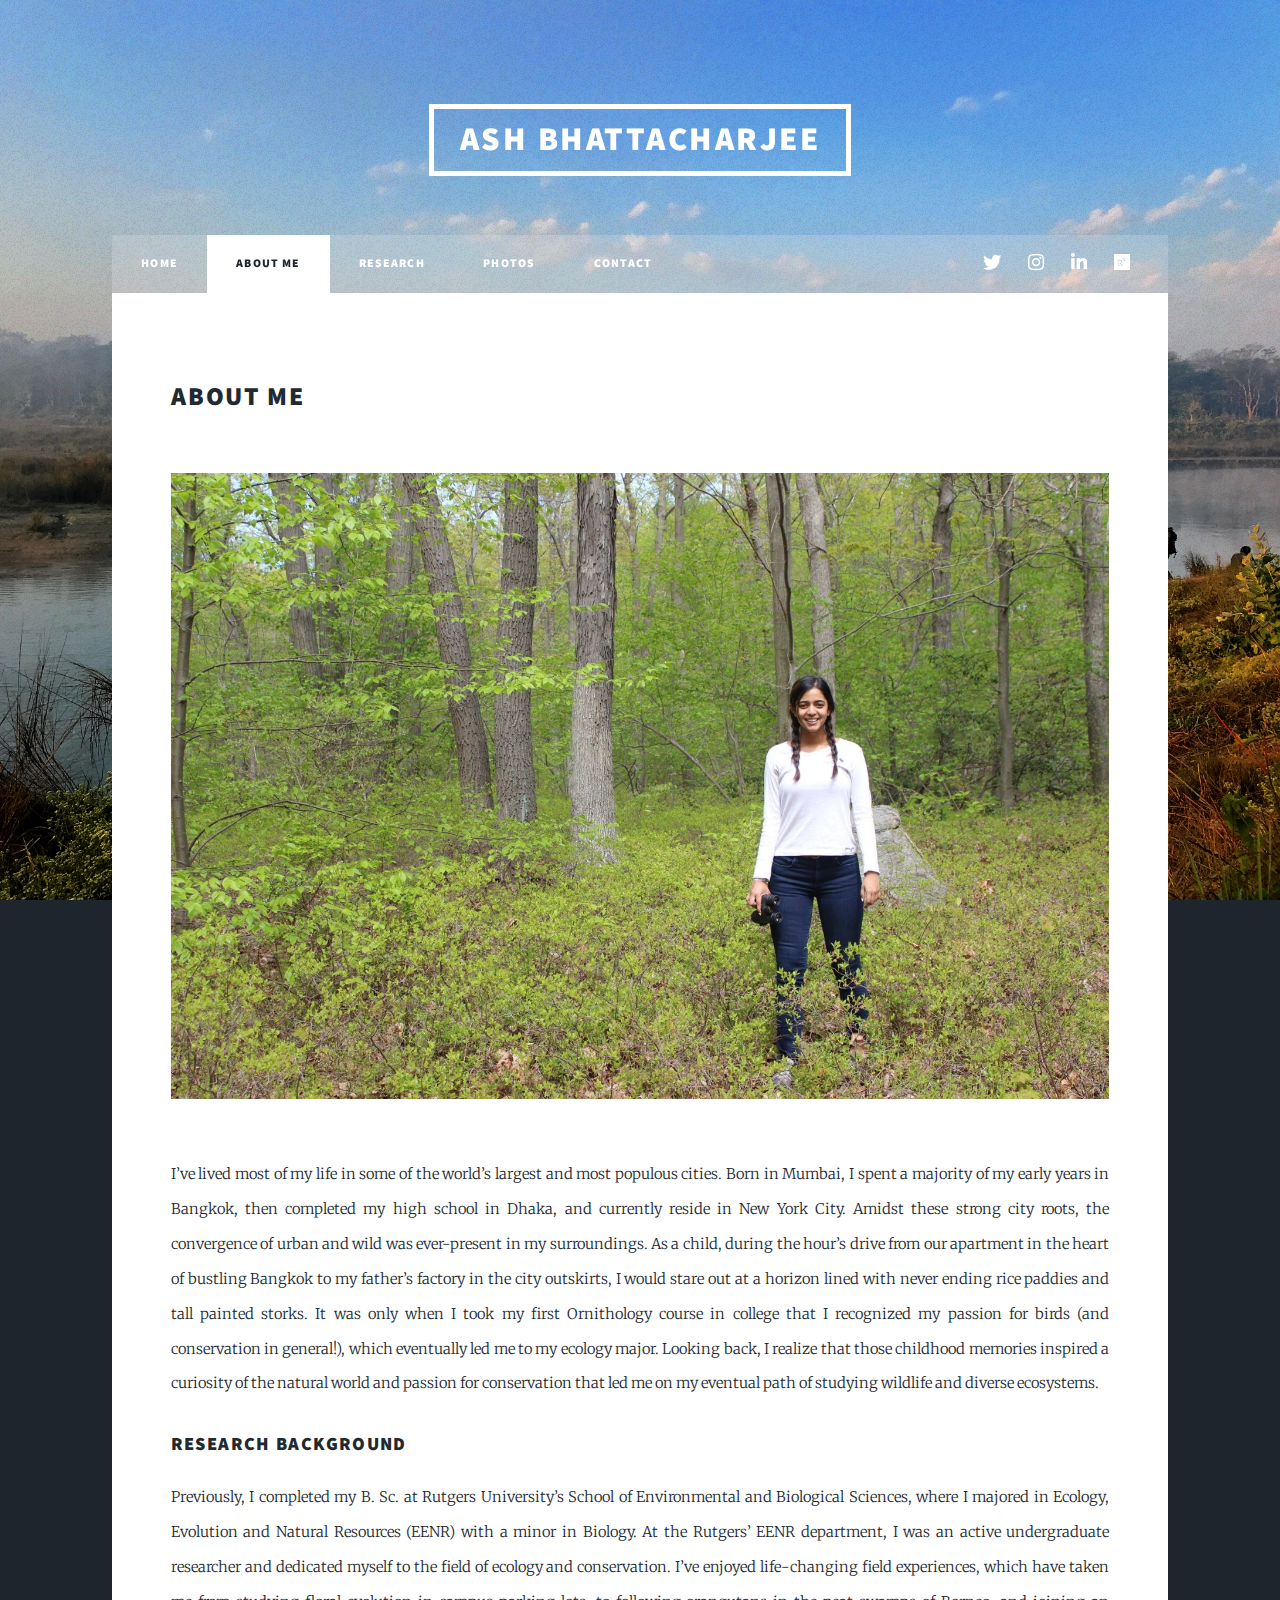
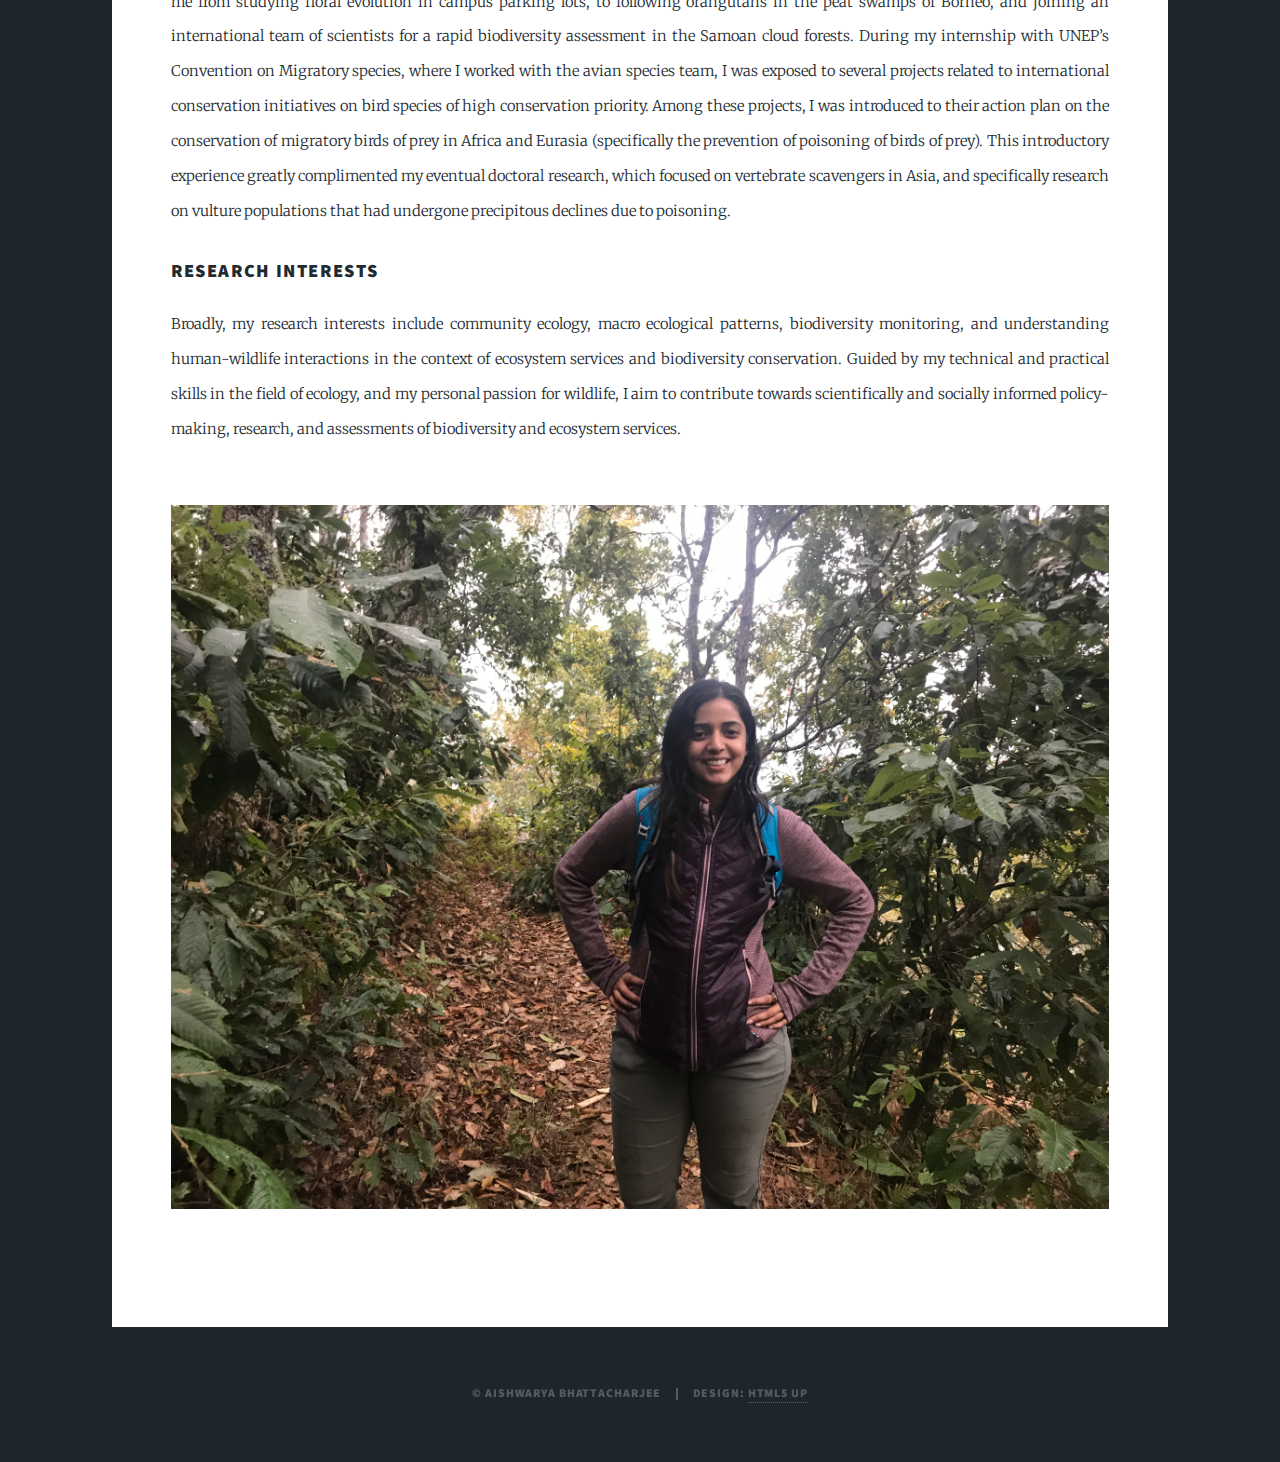
==== commit 40450e34: "fixed typo in Rutgers section" ====
--- a/about.html
+++ b/about.html
@@ -45,7 +45,7 @@
 						<!-- Post -->
 							<section class="post">	
 								<h2>About me</h2>
-								<div class="image main"><img src="images/ash-brf.jpg" alt="ash bhattacharjee ecology forest" /></div>
+								<div class="image main"><img src="images/ash-brf.jpg" alt="Ash bhattacharjee in Black Rock Forest, New York" /></div>
 								<p>I’ve lived most of my life in some of the world’s largest and most populous cities. Born
 								  in Mumbai, I spent a majority of my early years in Bangkok, then completed my high
 								  school in Dhaka, and currently reside in New York City. Amidst these strong city roots,
@@ -59,7 +59,7 @@
 								  that led me on my eventual path of studying wildlife and diverse ecosystems.
 								</p>
 								<h3>Research Background</h3>
-								<p>Previously, I completed by B. Sc. at Rutgers University’s School of Environmental and
+								<p>Previously, I completed my B. Sc. at Rutgers University’s School of Environmental and
 								Biological Sciences, where I majored in Ecology, Evolution and Natural Resources
 								(EENR) with a minor in Biology. At the Rutgers’ EENR department, I was an active
 								undergraduate researcher and dedicated myself to the field of ecology and conservation.
@@ -83,7 +83,7 @@
 								  towards scientifically and socially informed policy-making, research, and assessments of
 								  biodiversity and ecosystem services.
 								</p>
-								<div class="image main"><img src="images/ash-1.JPG" alt="ash bhattacharjee" /></div>
+								<div class="image main"><img src="images/ash-1.JPG" alt="Ash Aishwarya Bhattacharjee on the trail in Nepal" /></div>
 							</section>
 
 					</div>
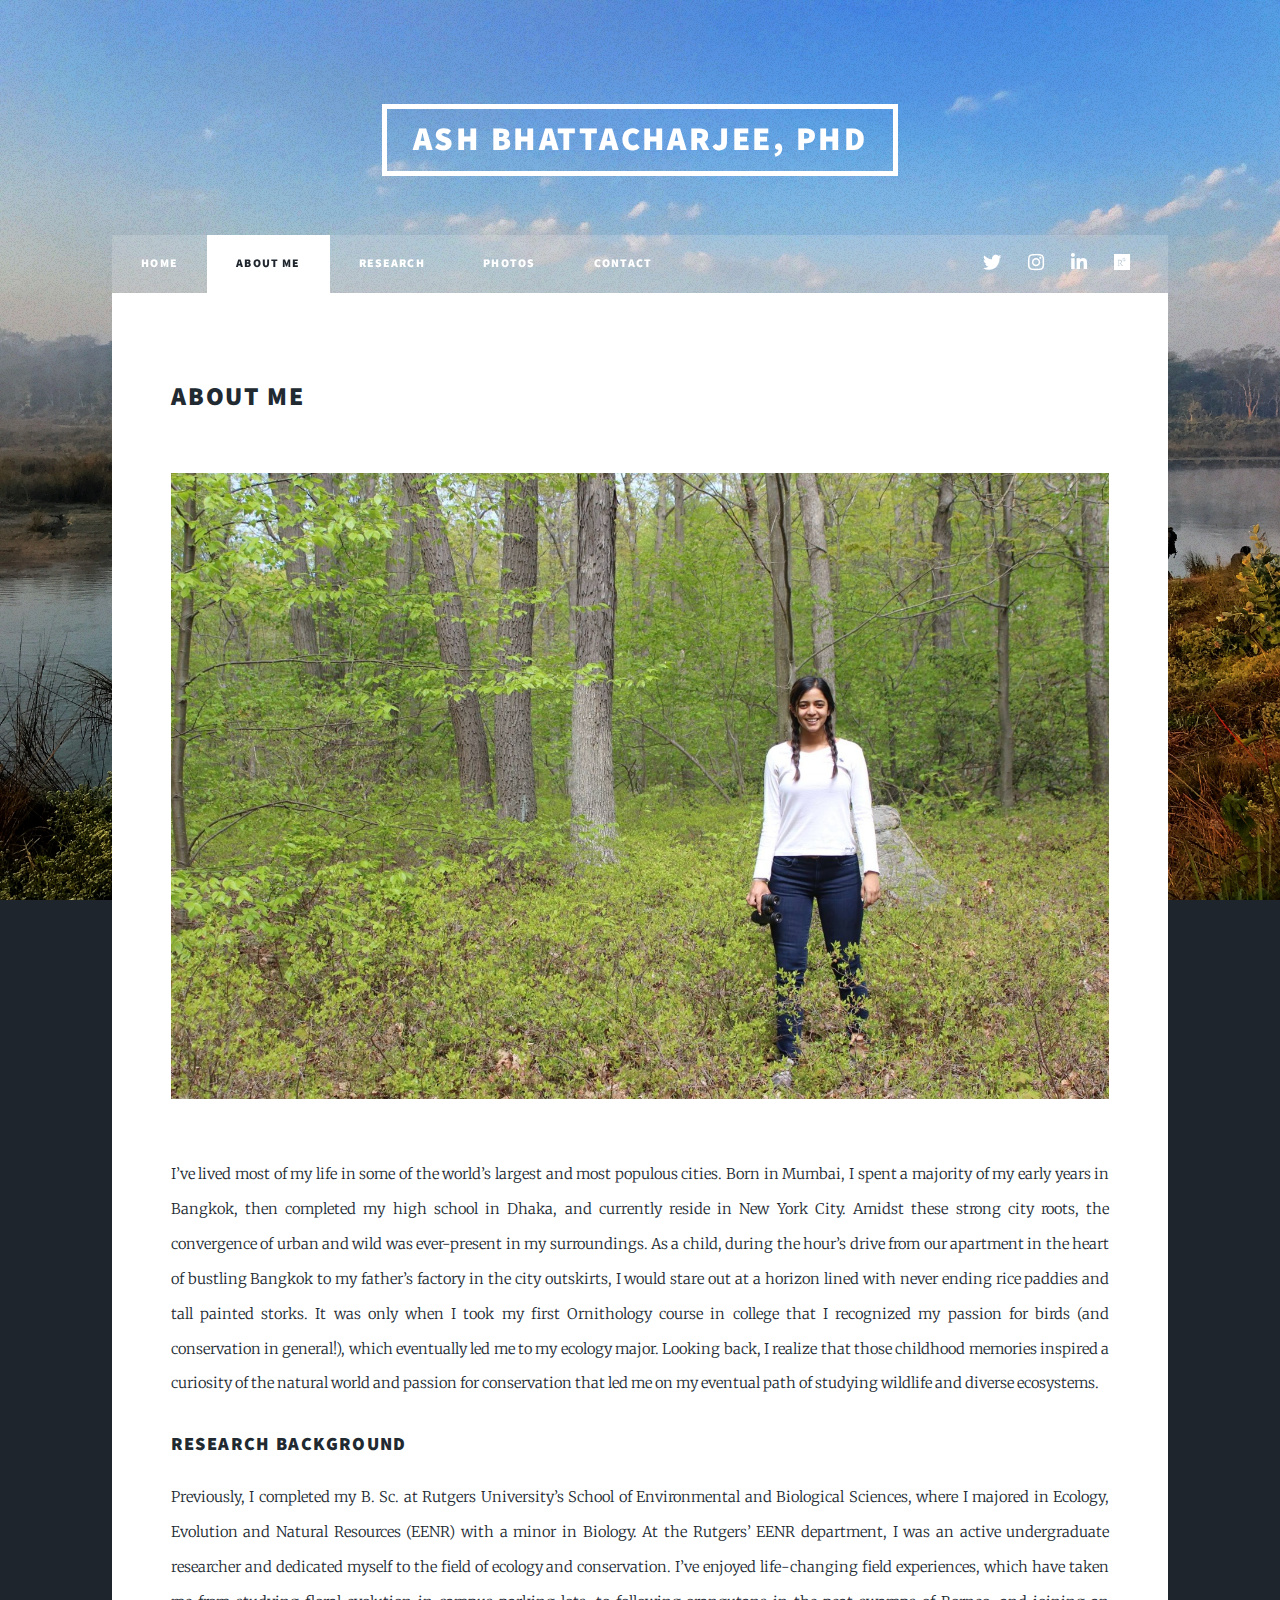
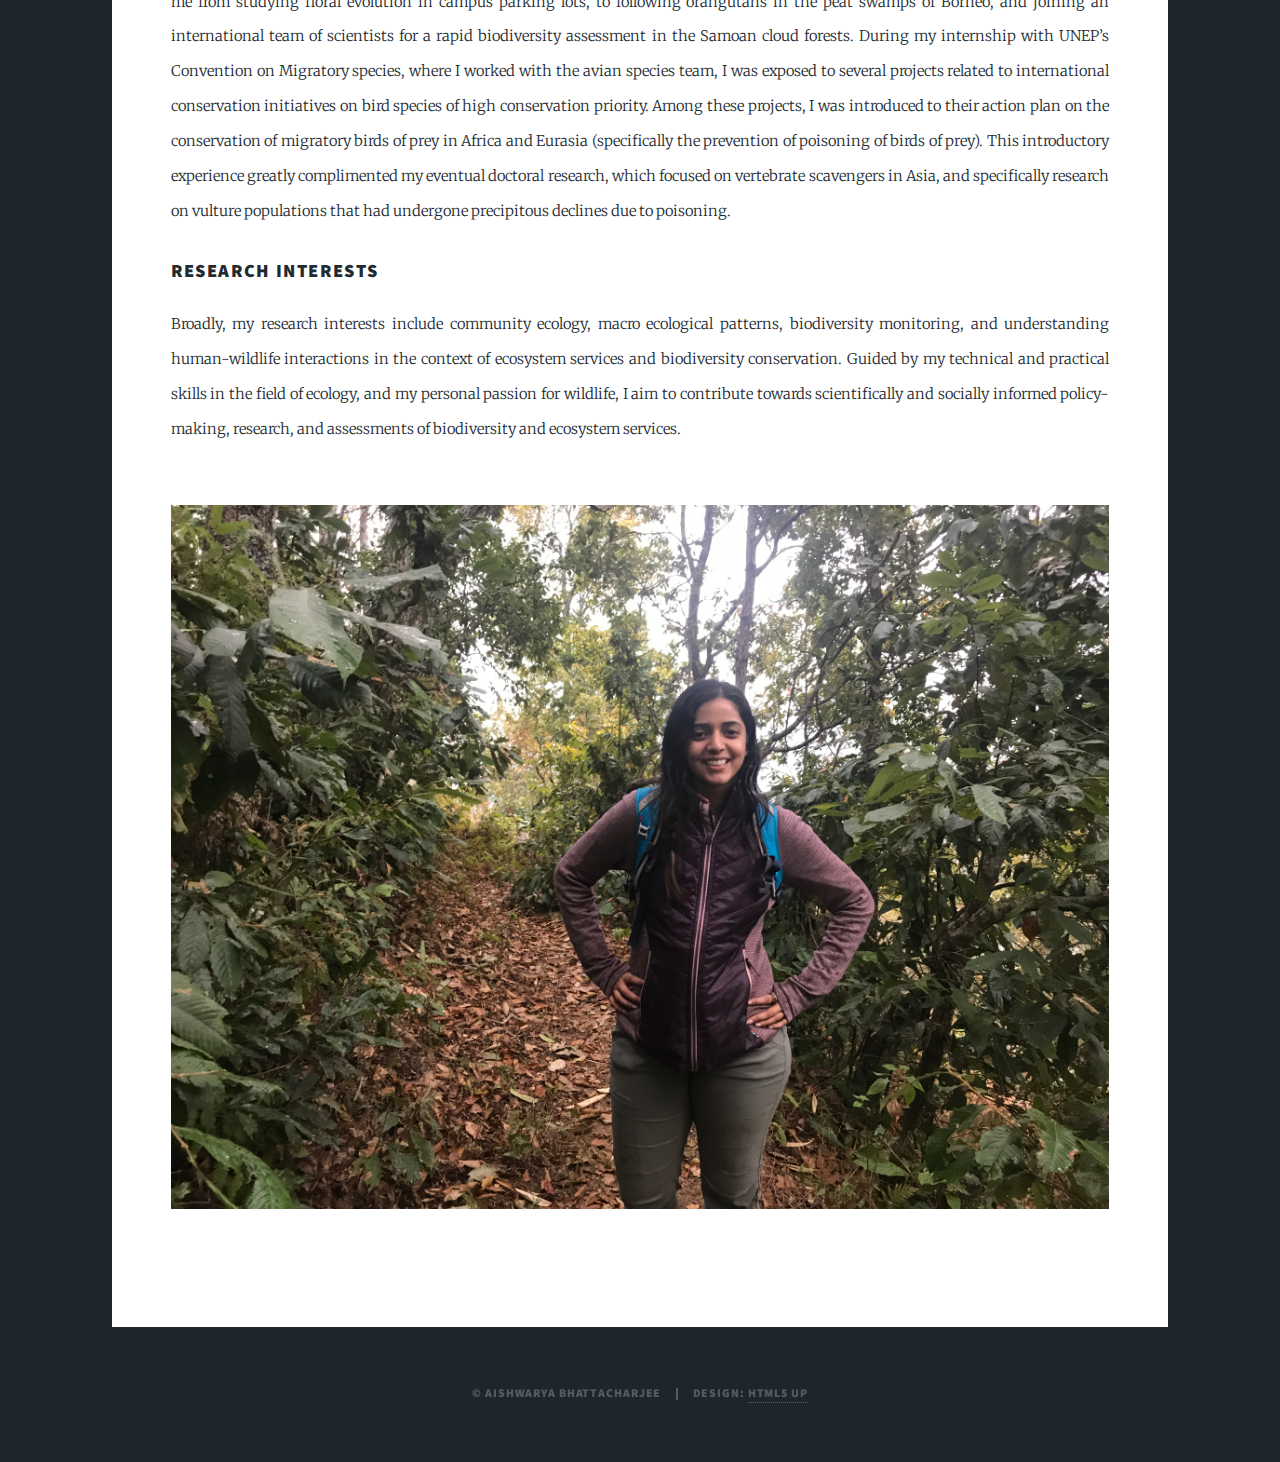
==== commit 5ae9a6cd: "changed floating home page tag to include <, PhD>" ====
--- a/about.html
+++ b/about.html
@@ -19,7 +19,7 @@
 
 				<!-- Header -->
 					<header id="header">
-						<a href="index.html" class="logo">Ash Bhattacharjee</a>
+						<a href="index.html" class="logo">Ash Bhattacharjee, PhD</a>
 					</header>
 
 				<!-- Nav -->
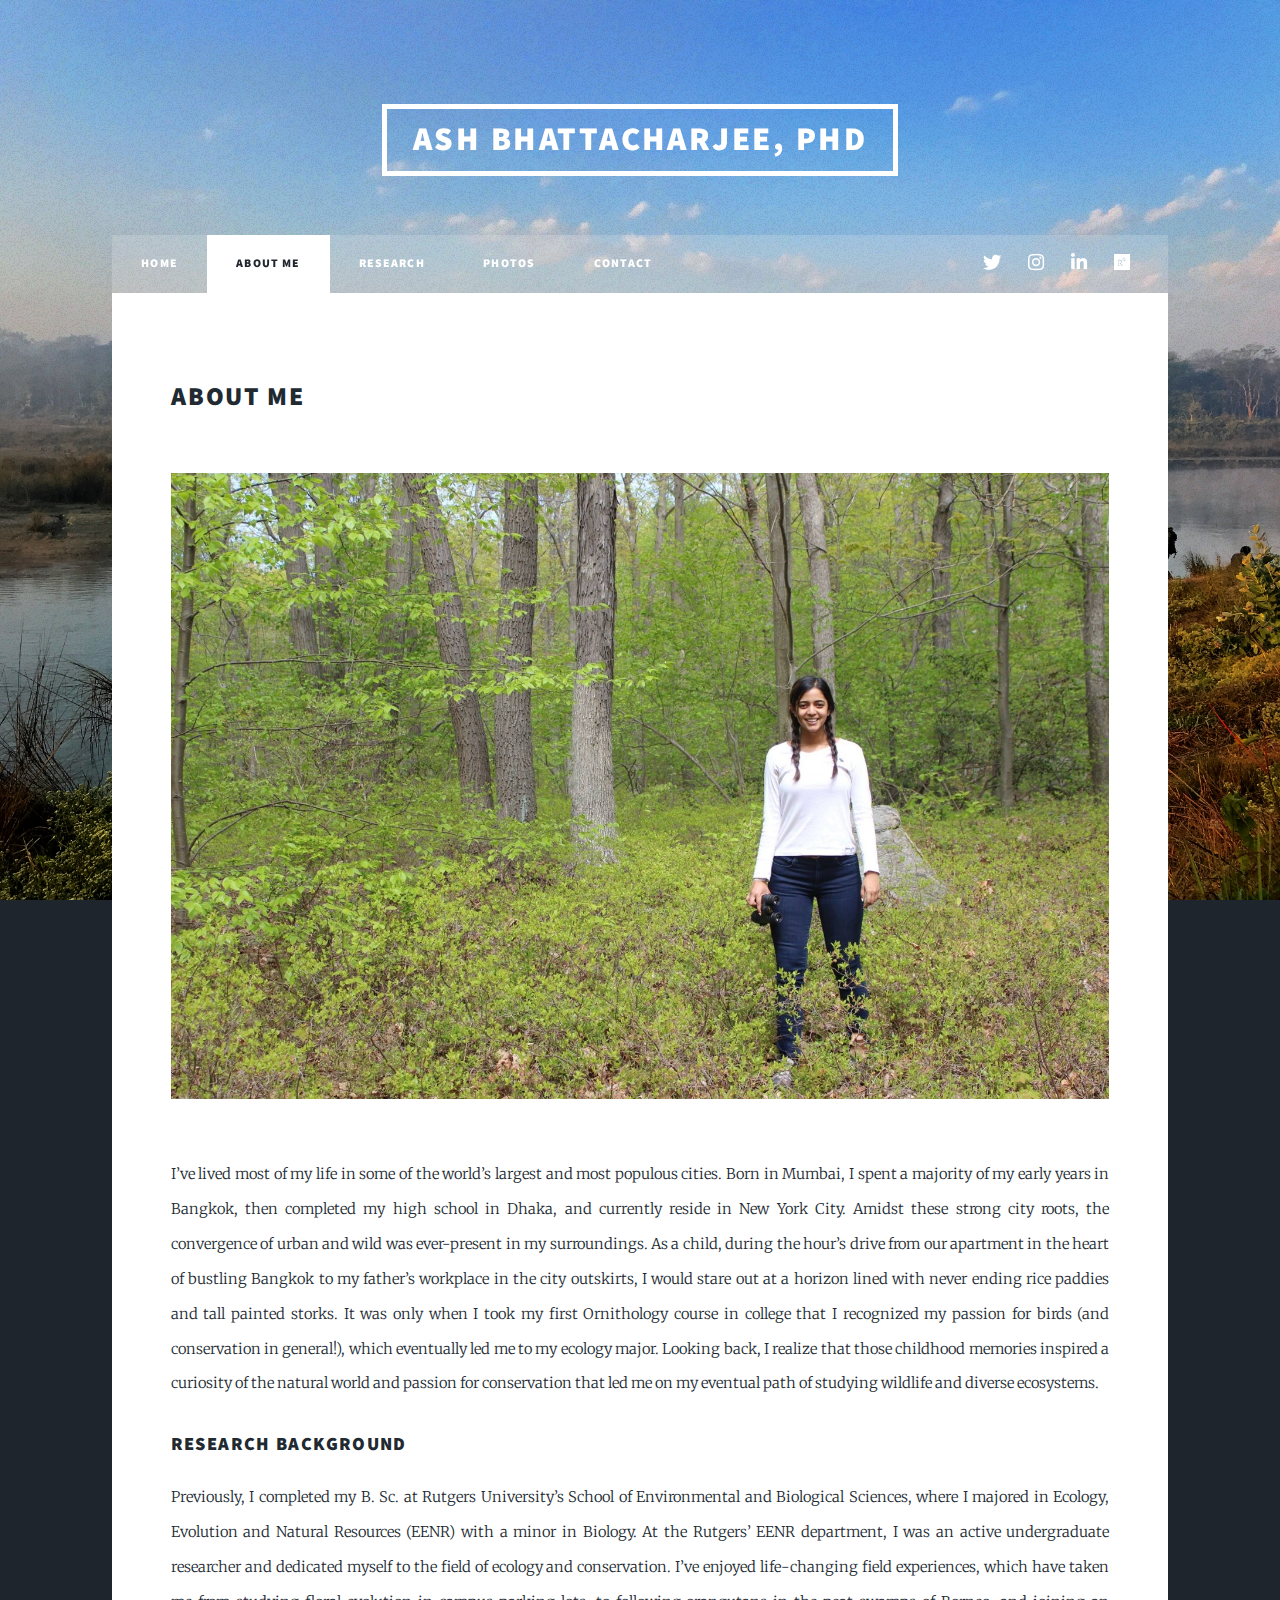
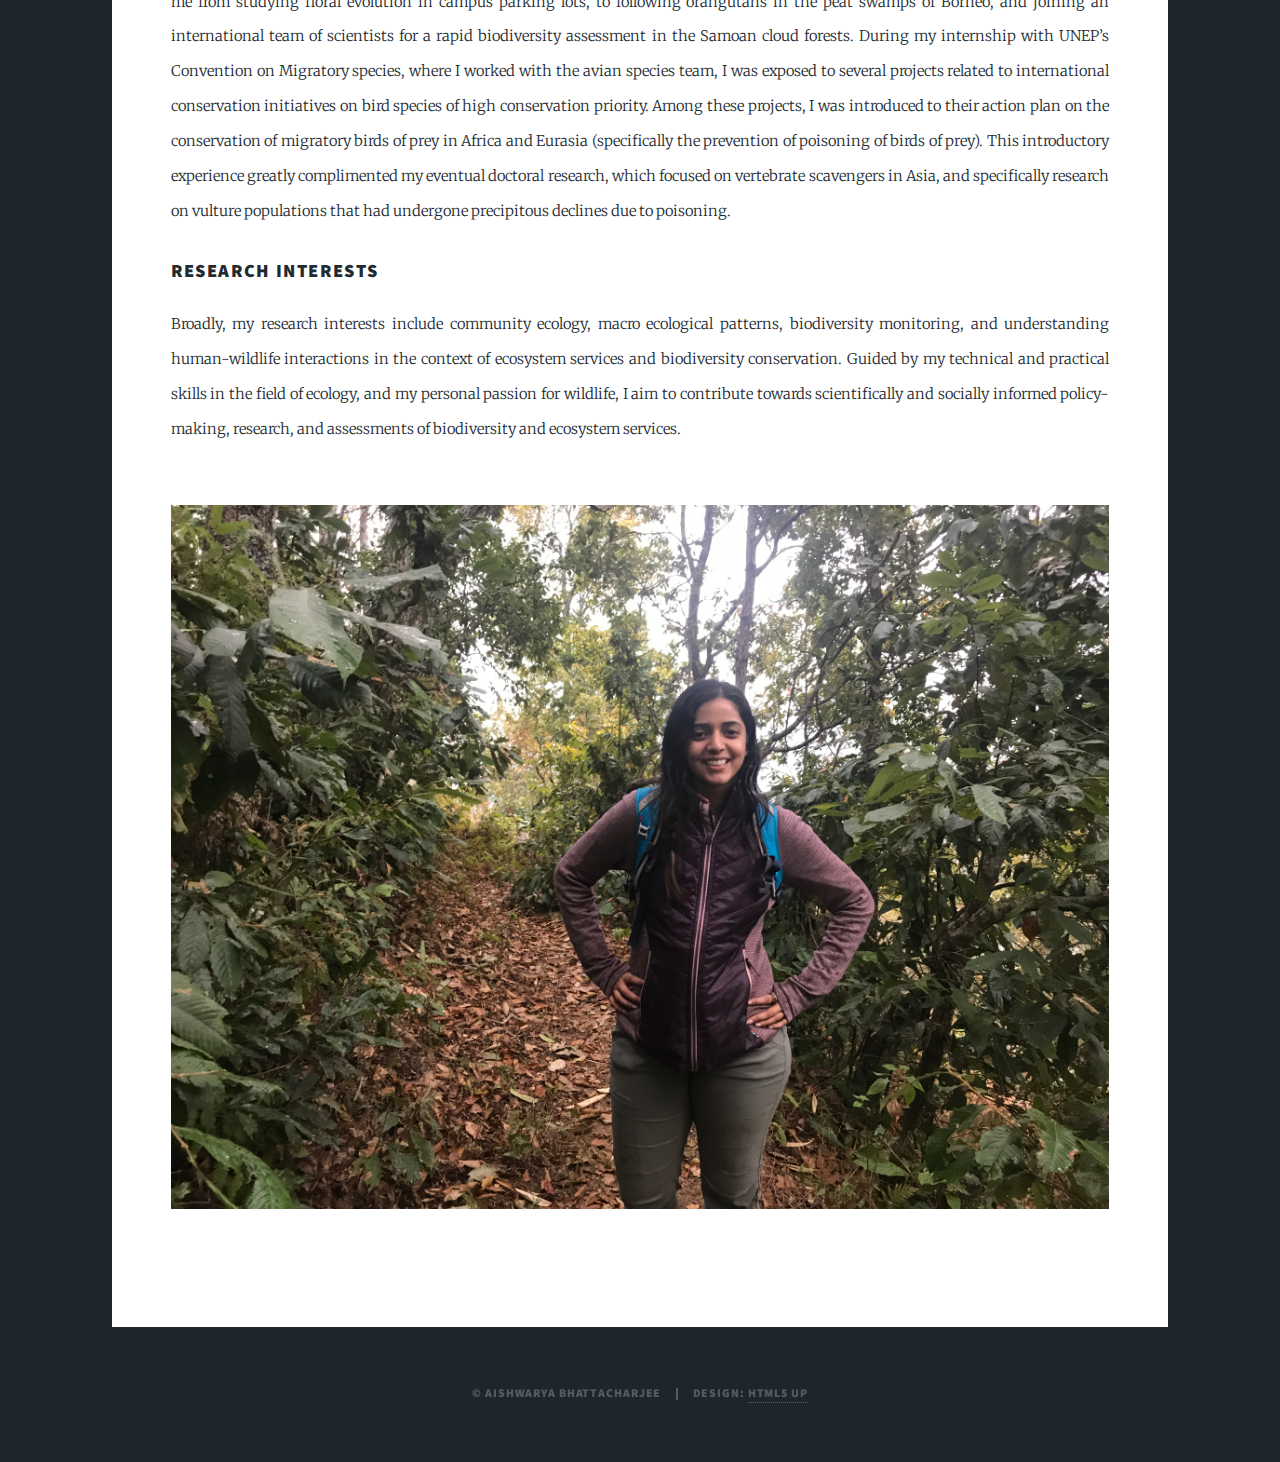
==== commit fc061e6a: "small update to about wording" ====
--- a/about.html
+++ b/about.html
@@ -51,7 +51,7 @@
 								  school in Dhaka, and currently reside in New York City. Amidst these strong city roots,
 								  the convergence of urban and wild was ever-present in my surroundings. As a child,
 								  during the hour’s drive from our apartment in the heart of bustling Bangkok to my
-								  father’s factory in the city outskirts, I would stare out at a horizon lined with never
+								  father’s workplace in the city outskirts, I would stare out at a horizon lined with never
 								  ending rice paddies and tall painted storks. It was only when I took my first Ornithology
 								  course in college that I recognized my passion for birds (and conservation in general!),
 								  which eventually led me to my ecology major. Looking back, I realize that those
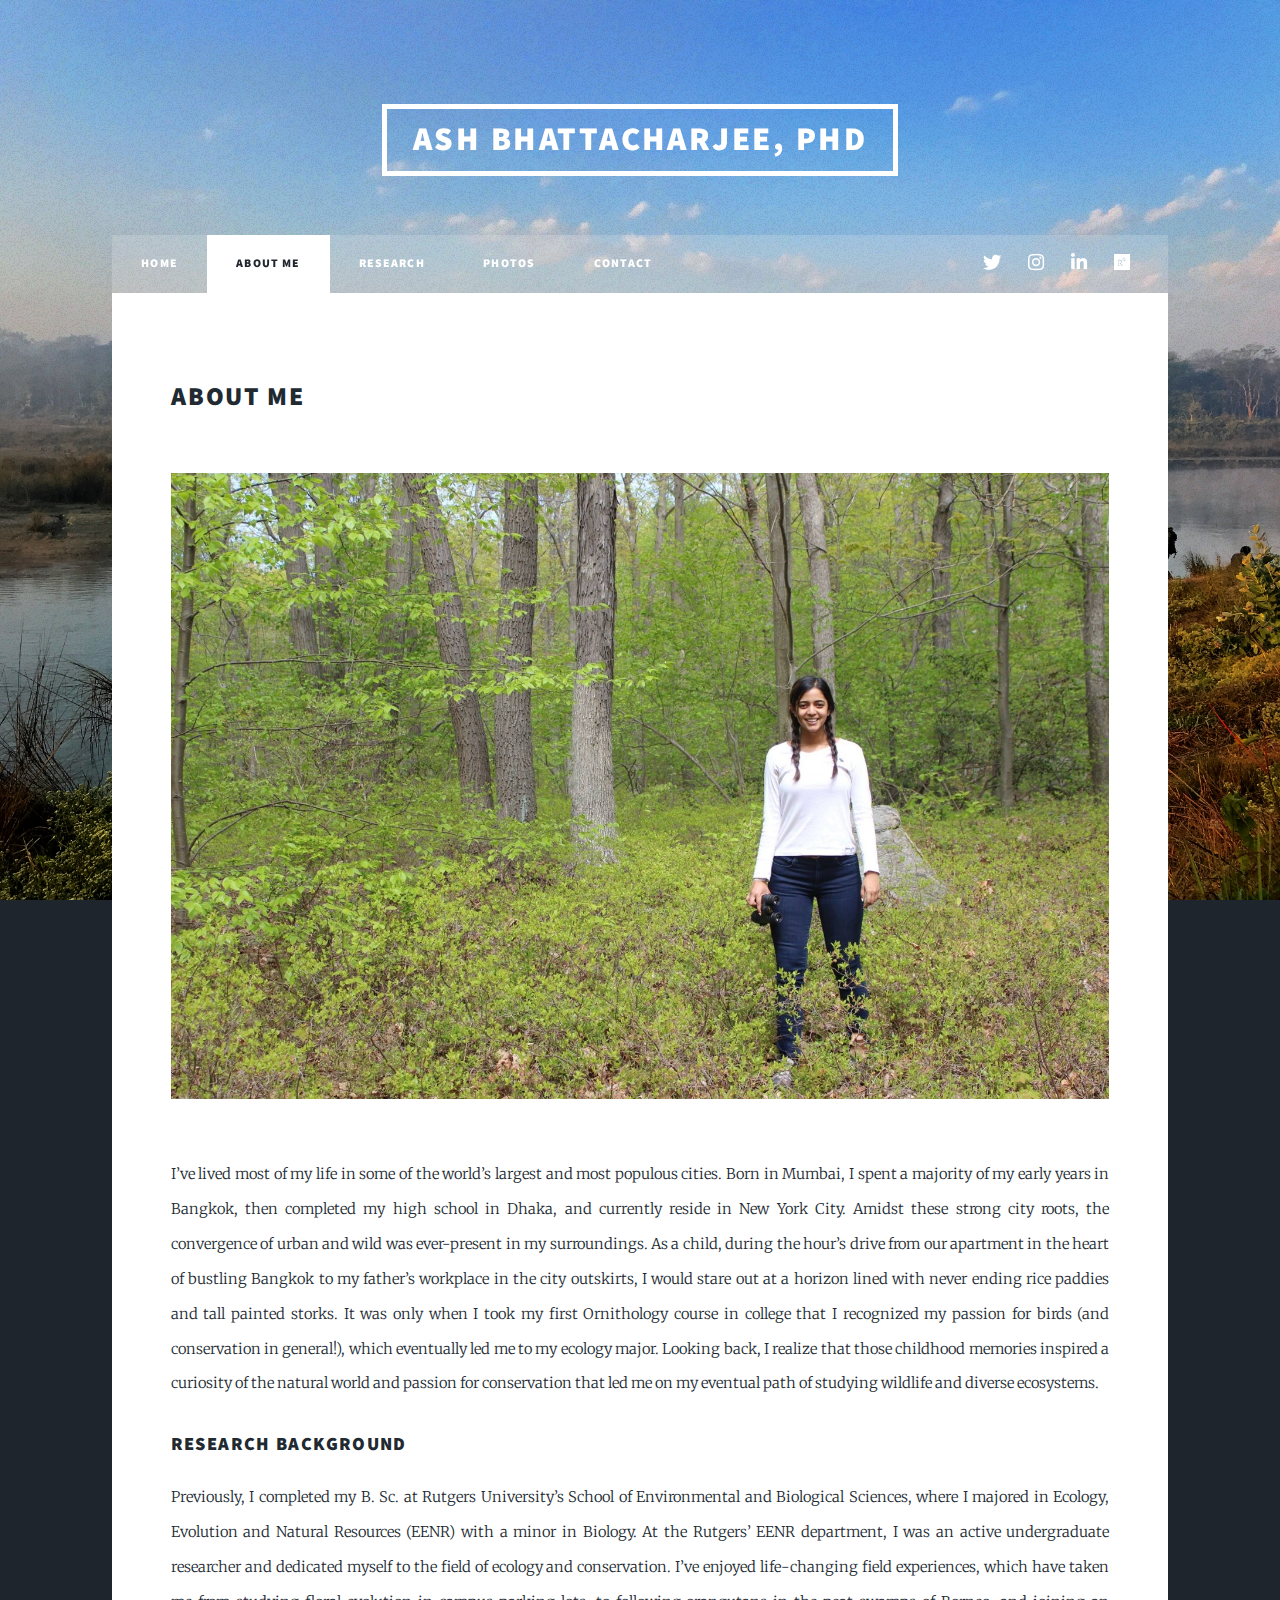
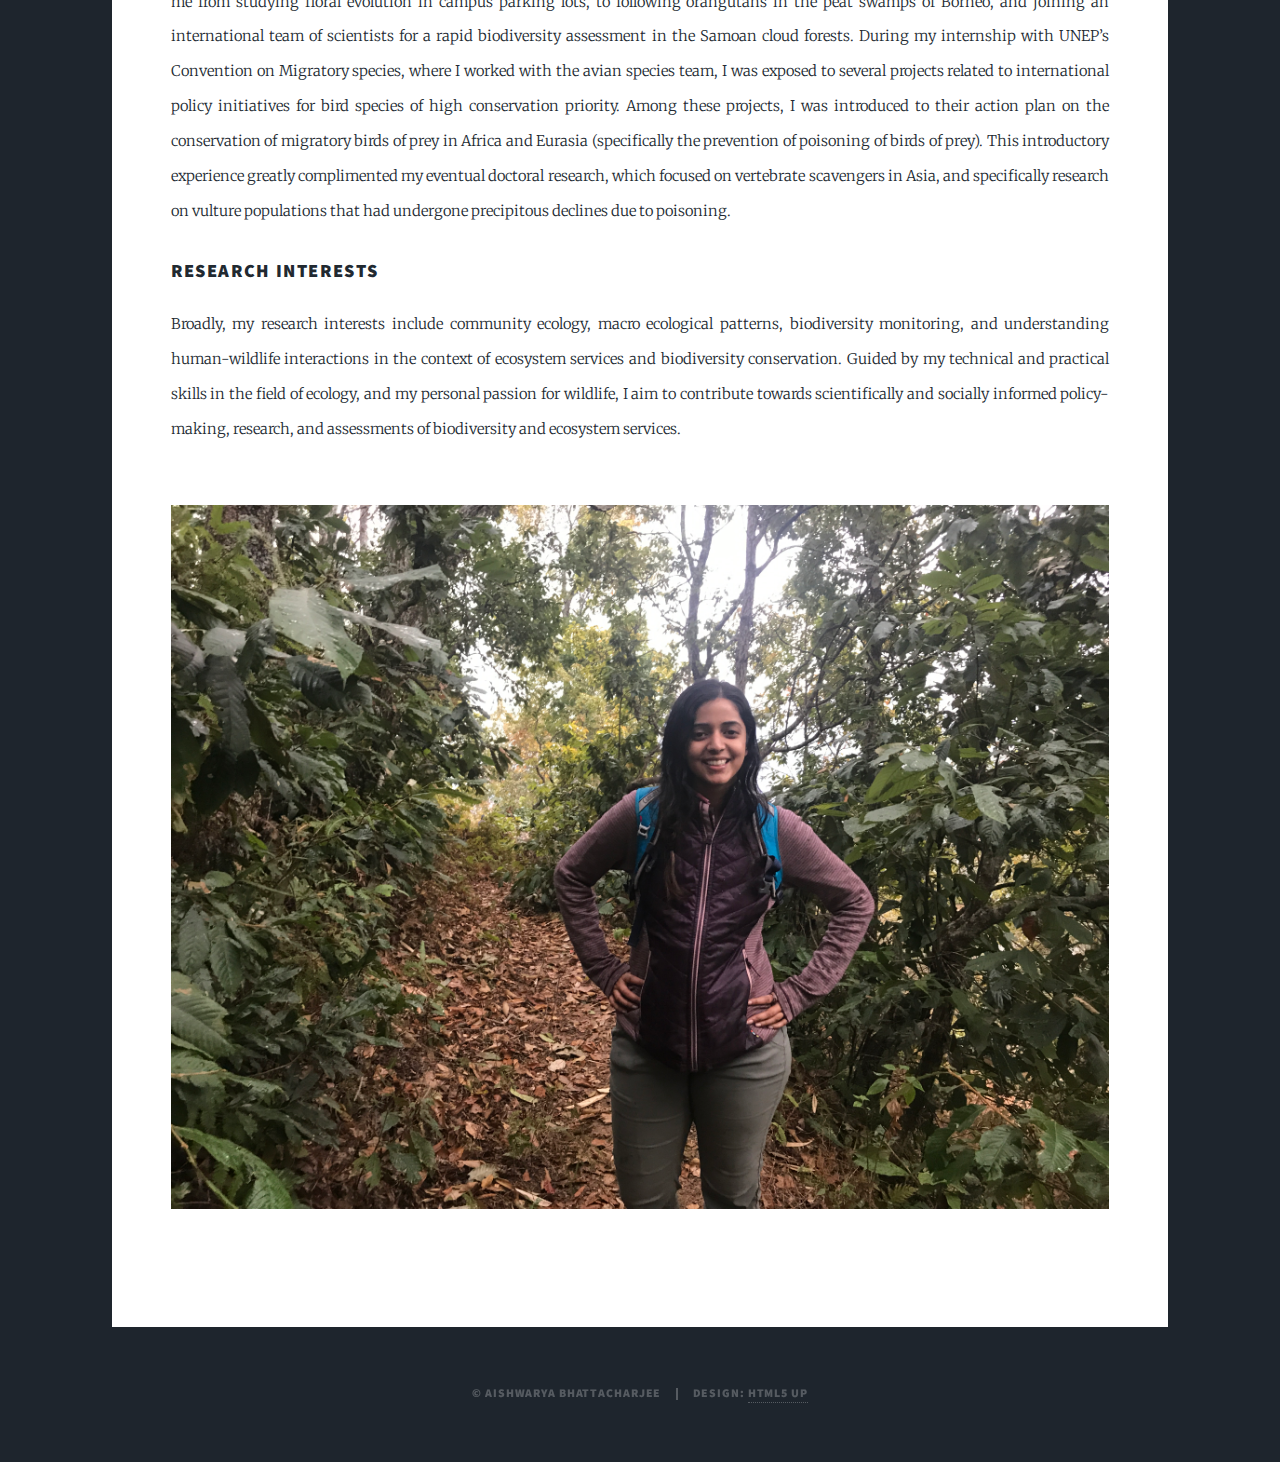
==== commit e080cf2c: "two small updates on wording - one in about, one in research" ====
--- a/about.html
+++ b/about.html
@@ -68,7 +68,7 @@
 								and joining an international team of scientists for a rapid biodiversity assessment in the
 								Samoan cloud forests. During my internship with UNEP’s Convention on Migratory
 								species, where I worked with the avian species team, I was exposed to several projects
-								related to international conservation initiatives on bird species of high conservation
+								related to international policy initiatives for bird species of high conservation
 								priority. Among these projects, I was introduced to their action plan on the conservation
 								of migratory birds of prey in Africa and Eurasia (specifically the prevention of poisoning
 								of birds of prey). This introductory experience greatly complimented my eventual
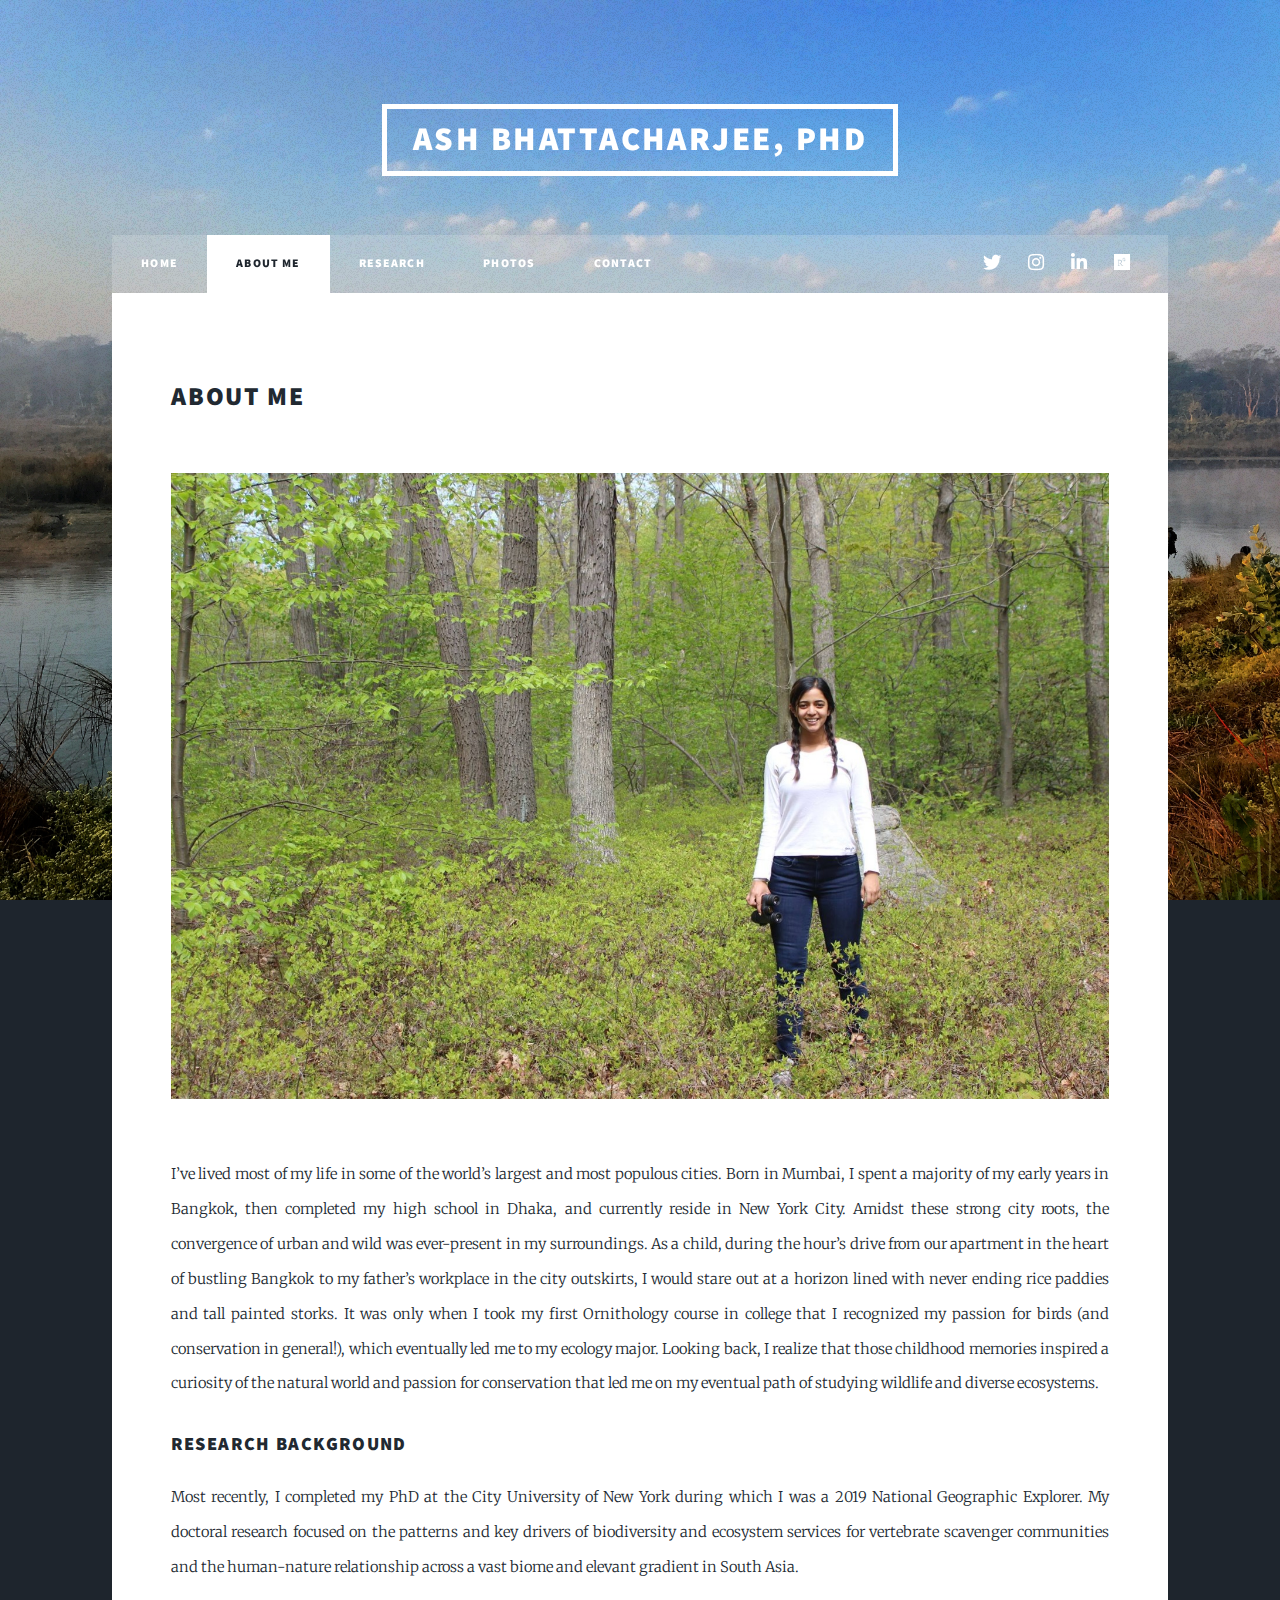
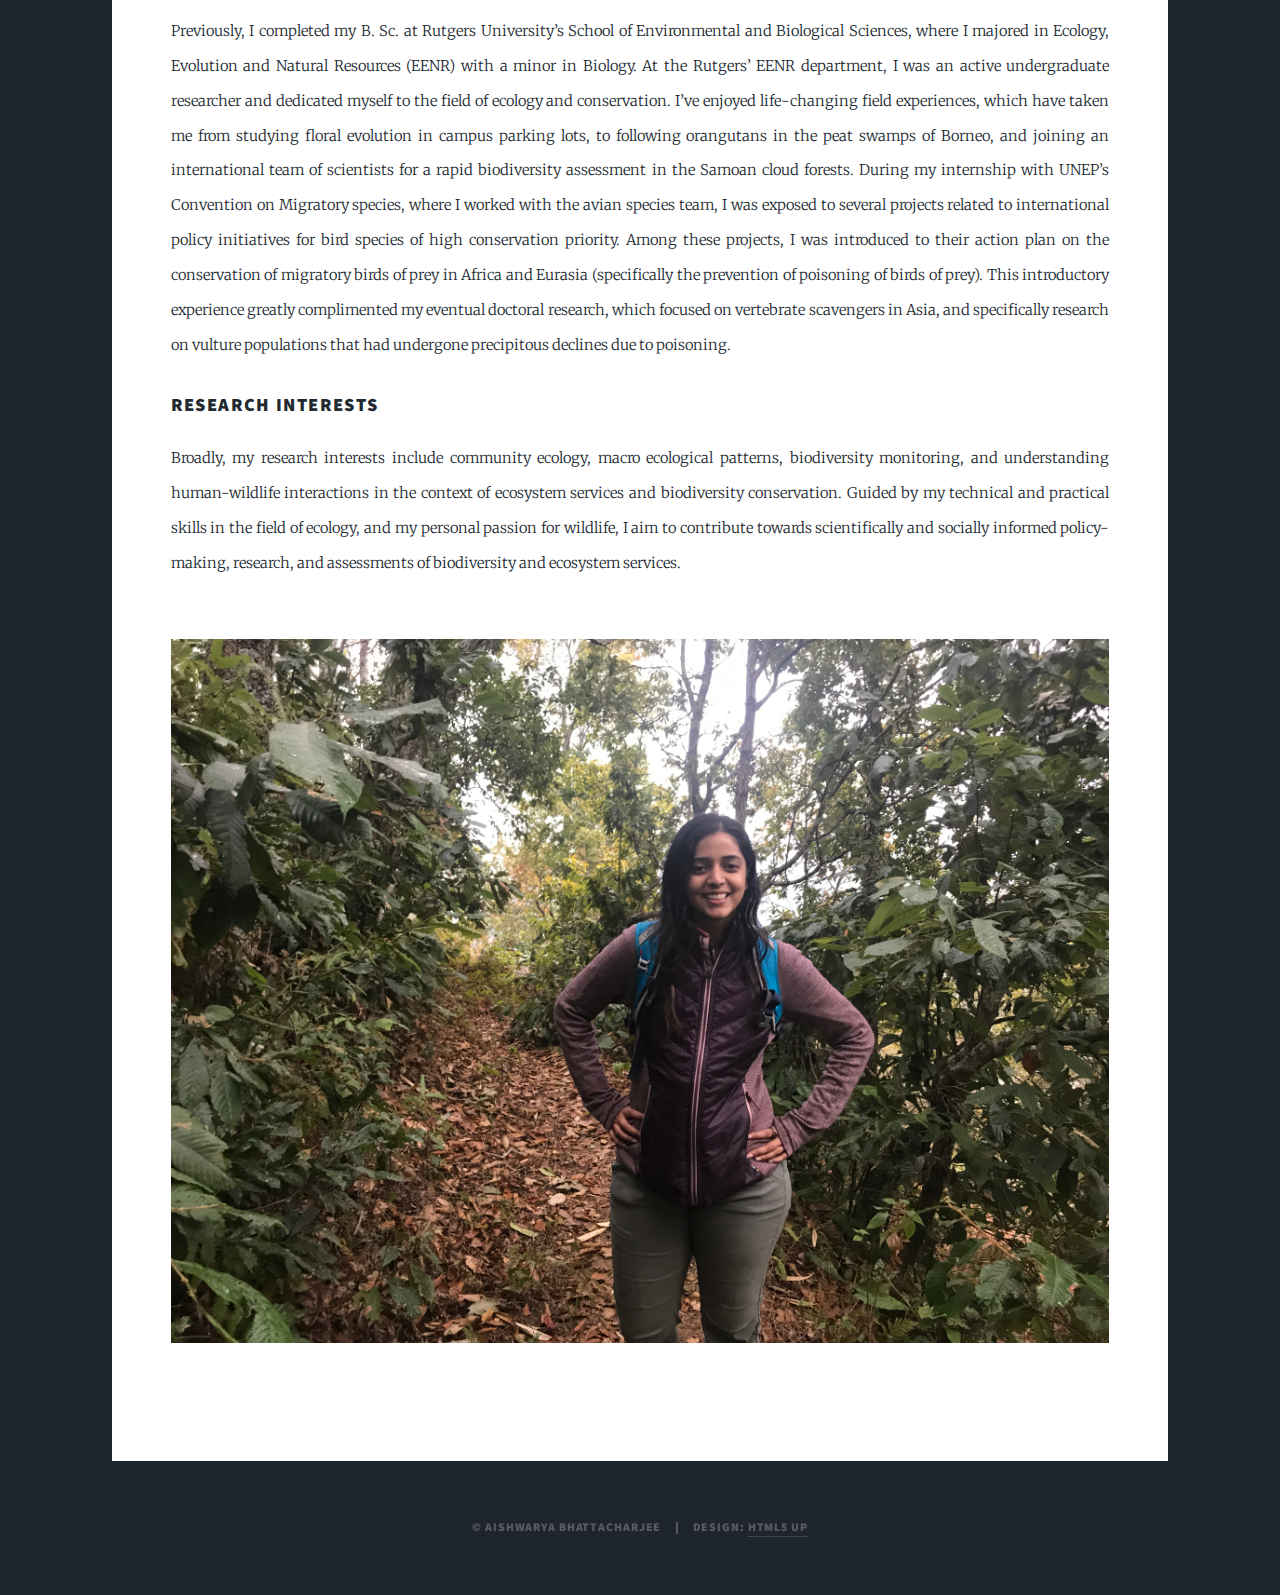
==== commit 2629f42c: "changes to text" ====
--- a/about.html
+++ b/about.html
@@ -59,6 +59,11 @@
 								  that led me on my eventual path of studying wildlife and diverse ecosystems.
 								</p>
 								<h3>Research Background</h3>
+								<p>Most recently, I completed my PhD at the City University of New York during which I was a 
+								  2019 National Geographic Explorer. My doctoral research focused on the patterns and key drivers 
+								  of biodiversity and ecosystem services for vertebrate scavenger communities and the human-nature 
+								  relationship across a vast biome and elevant gradient in South Asia.
+								</p>
 								<p>Previously, I completed my B. Sc. at Rutgers University’s School of Environmental and
 								Biological Sciences, where I majored in Ecology, Evolution and Natural Resources
 								(EENR) with a minor in Biology. At the Rutgers’ EENR department, I was an active
